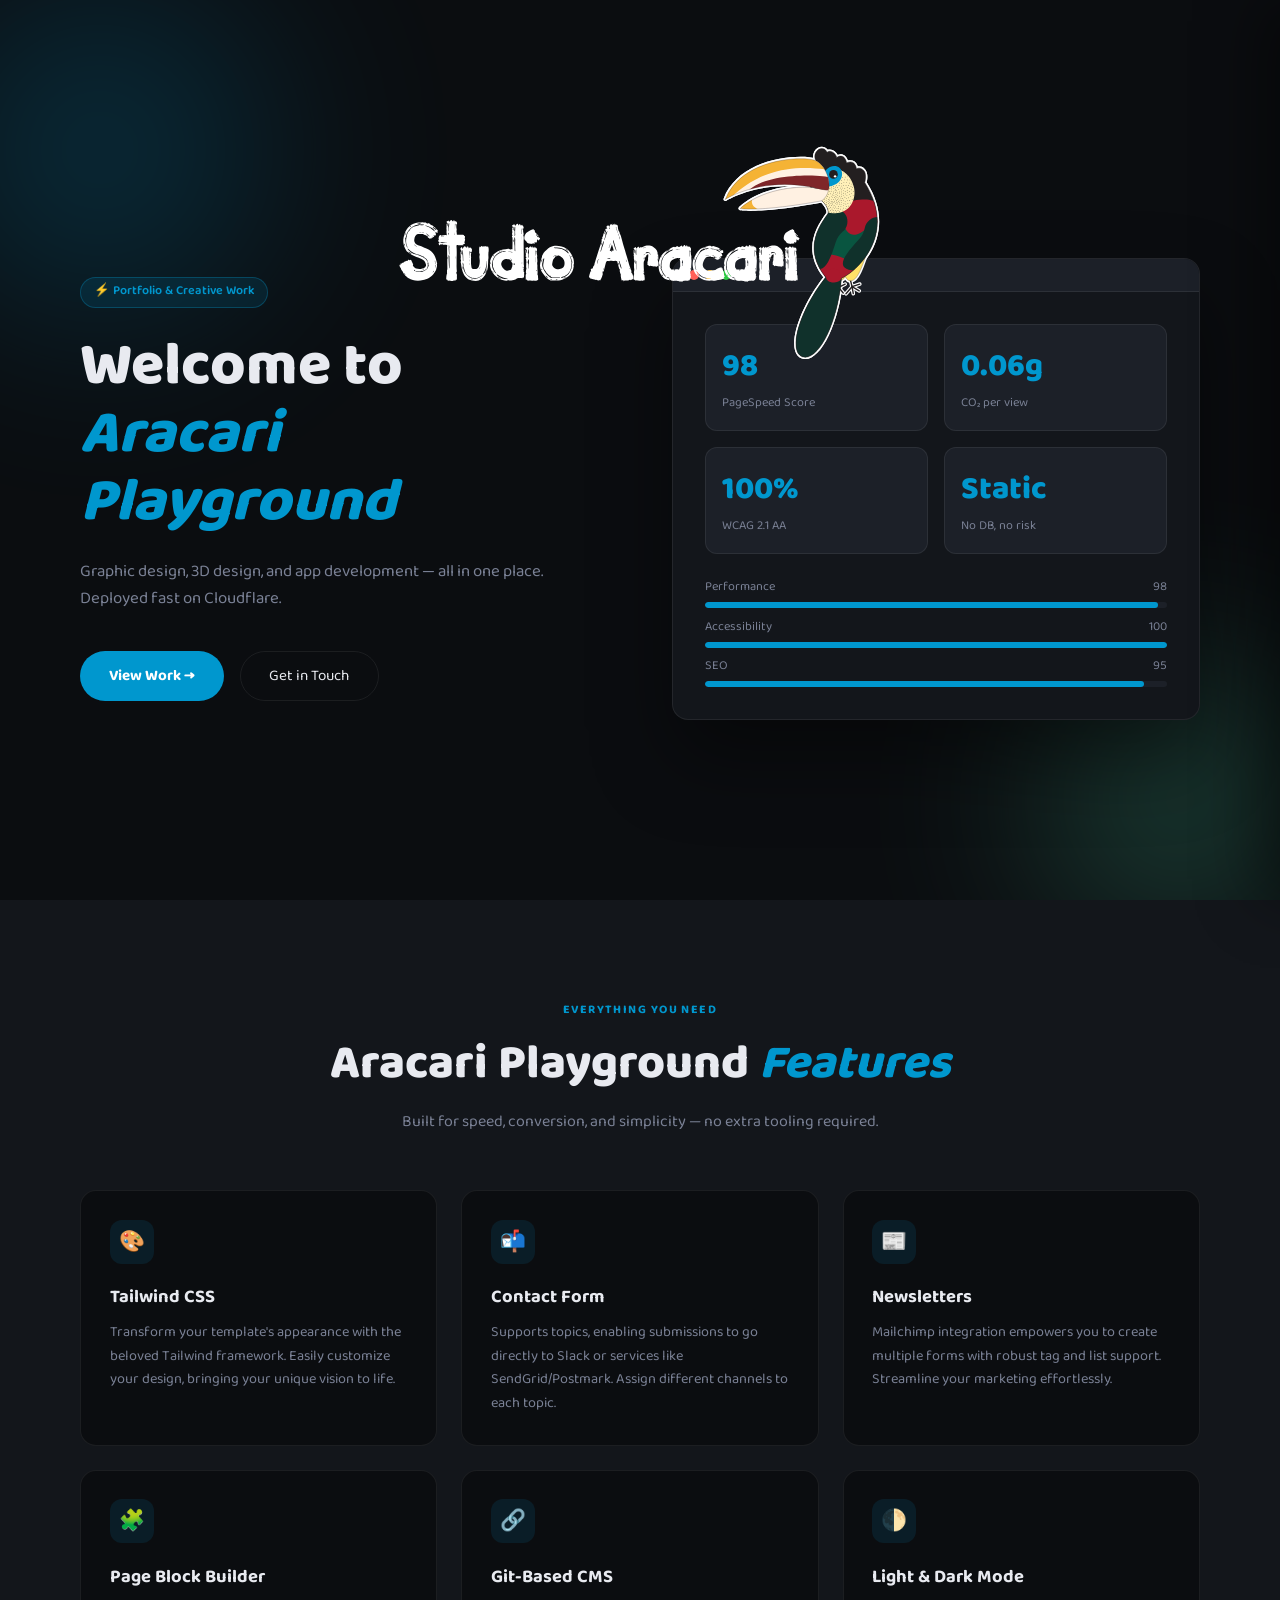
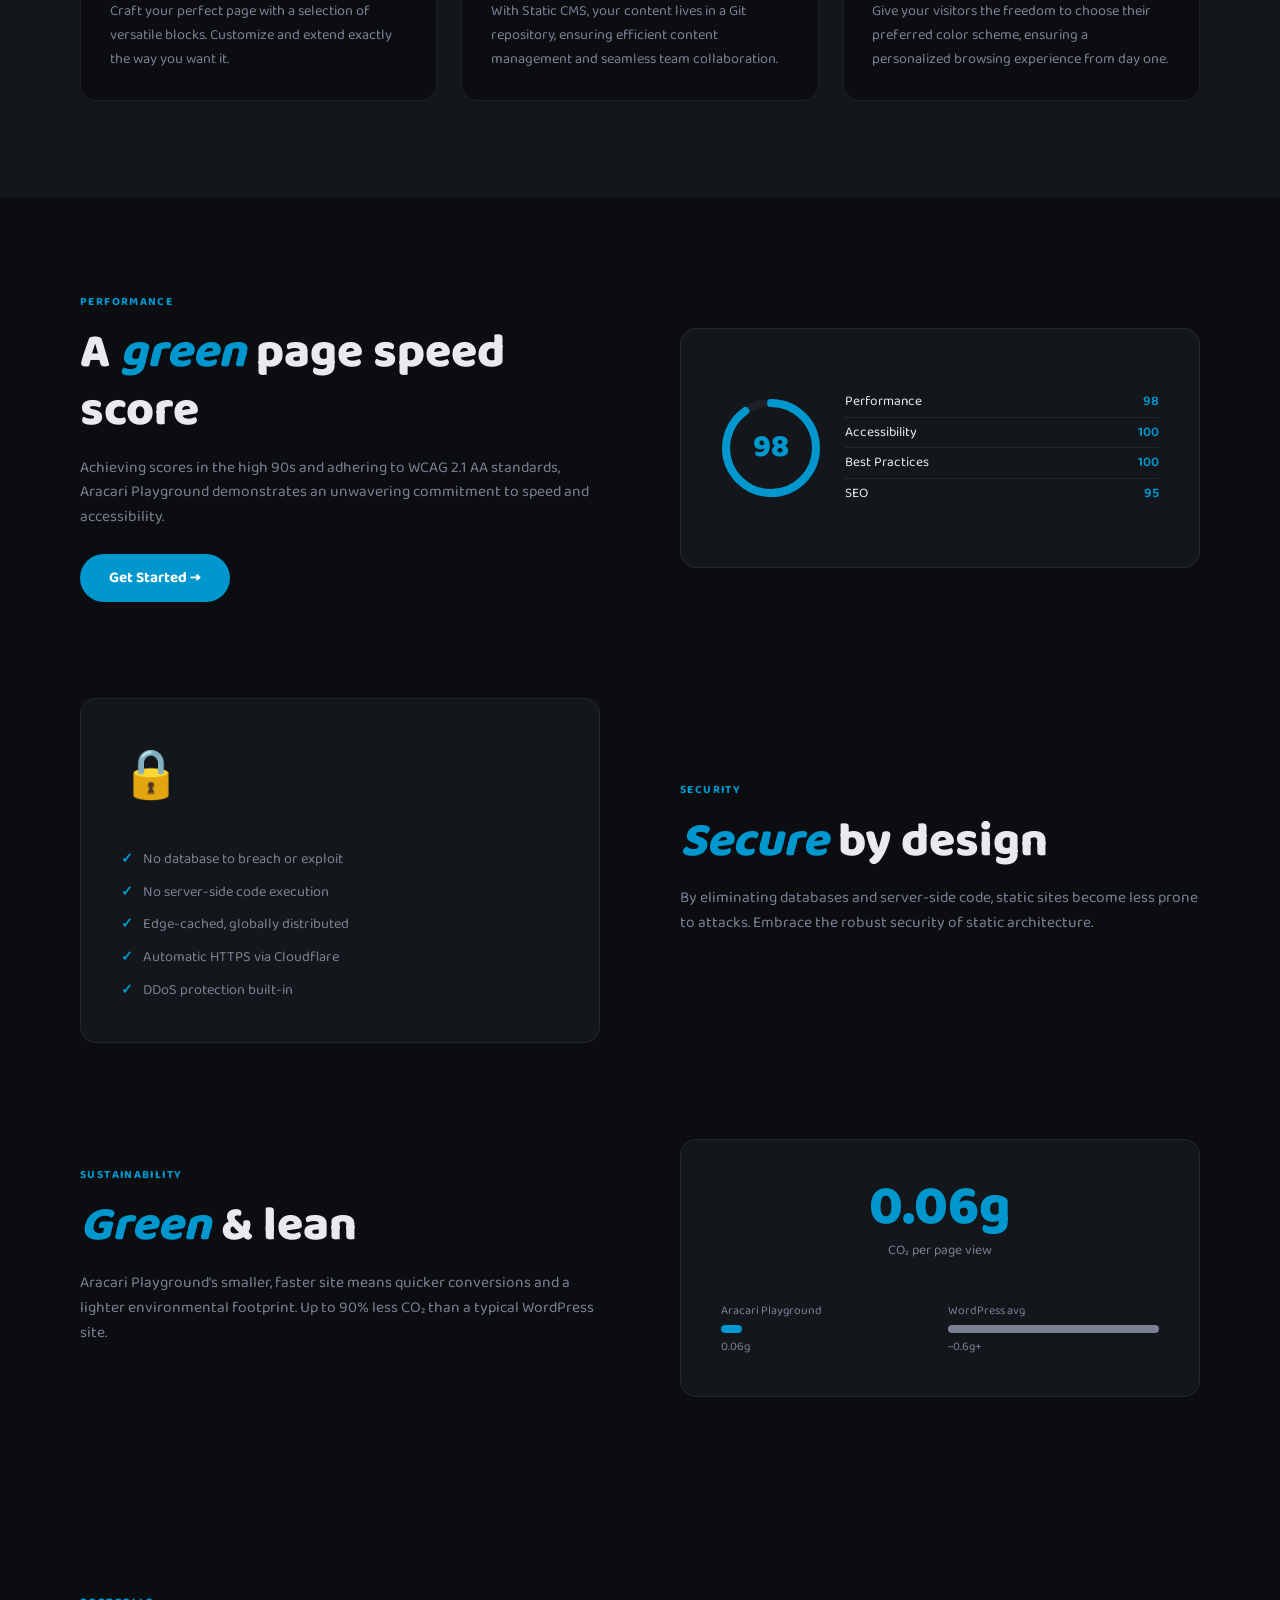
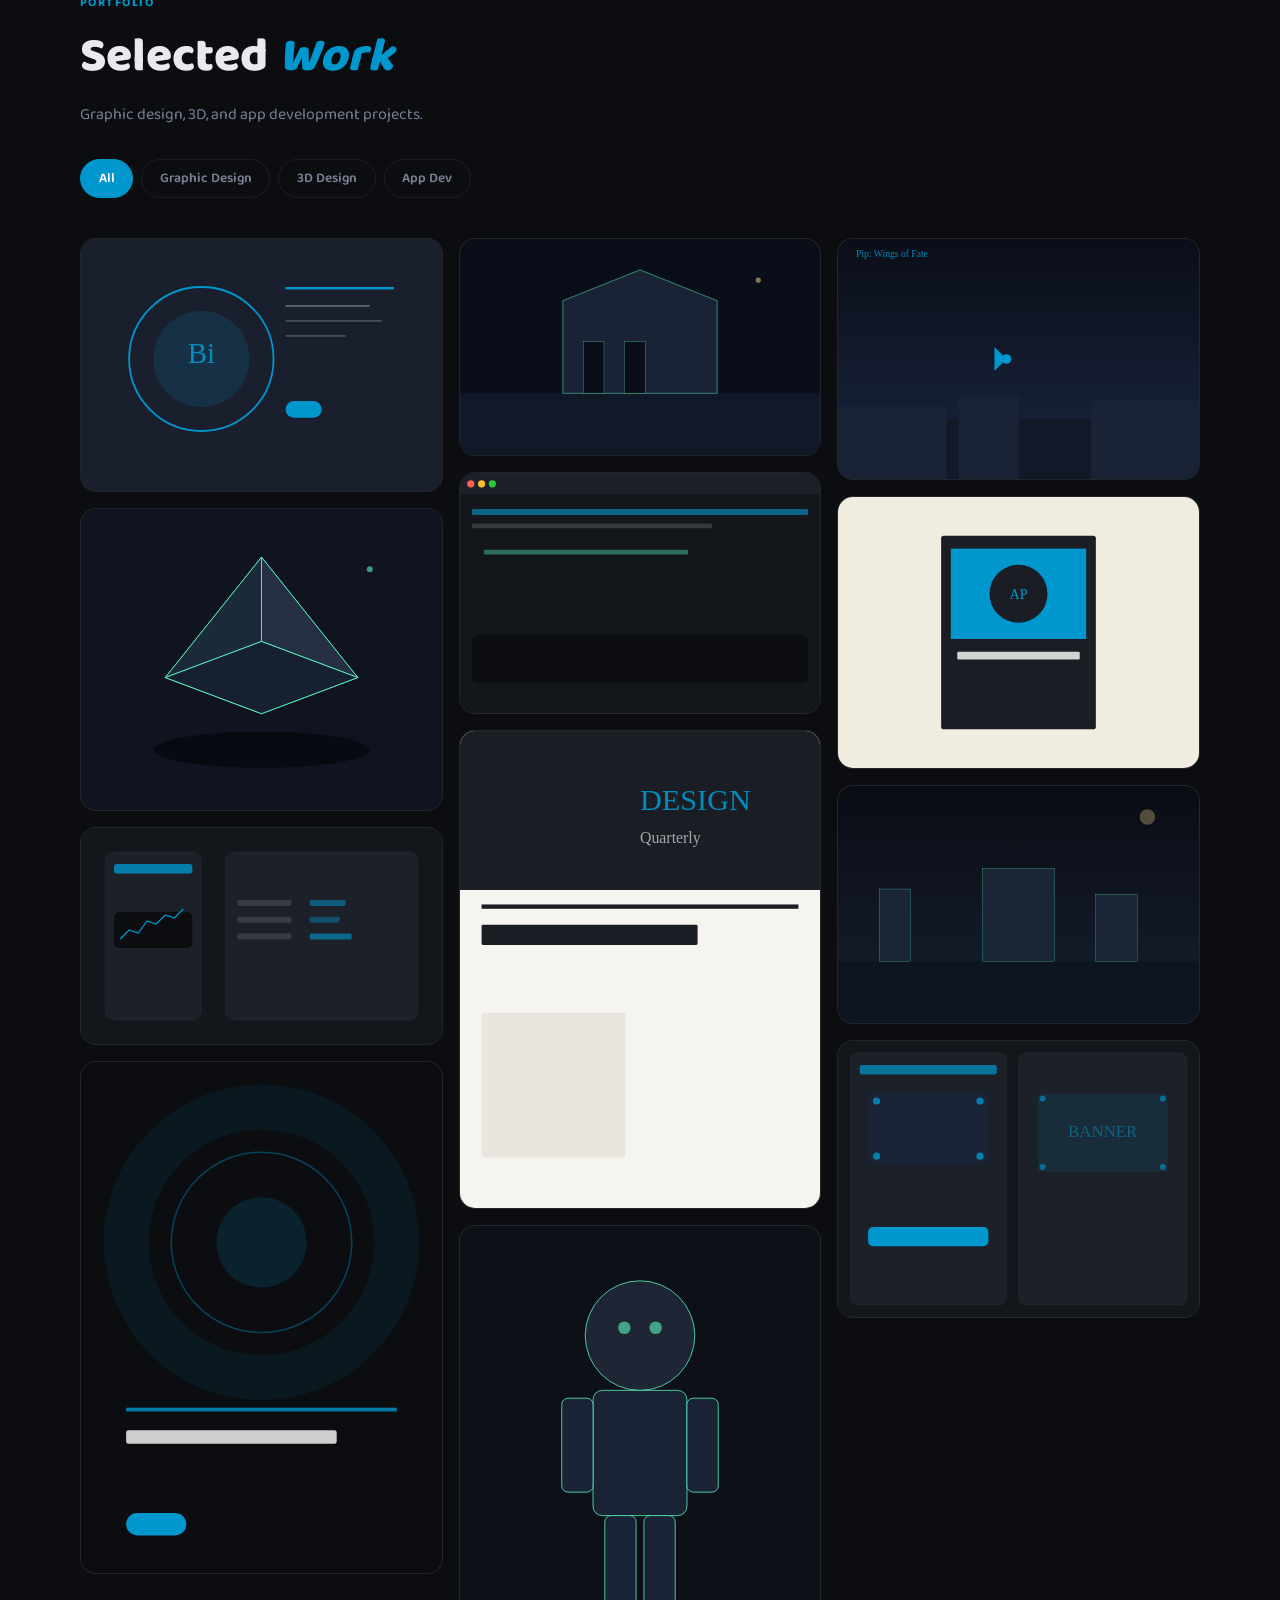
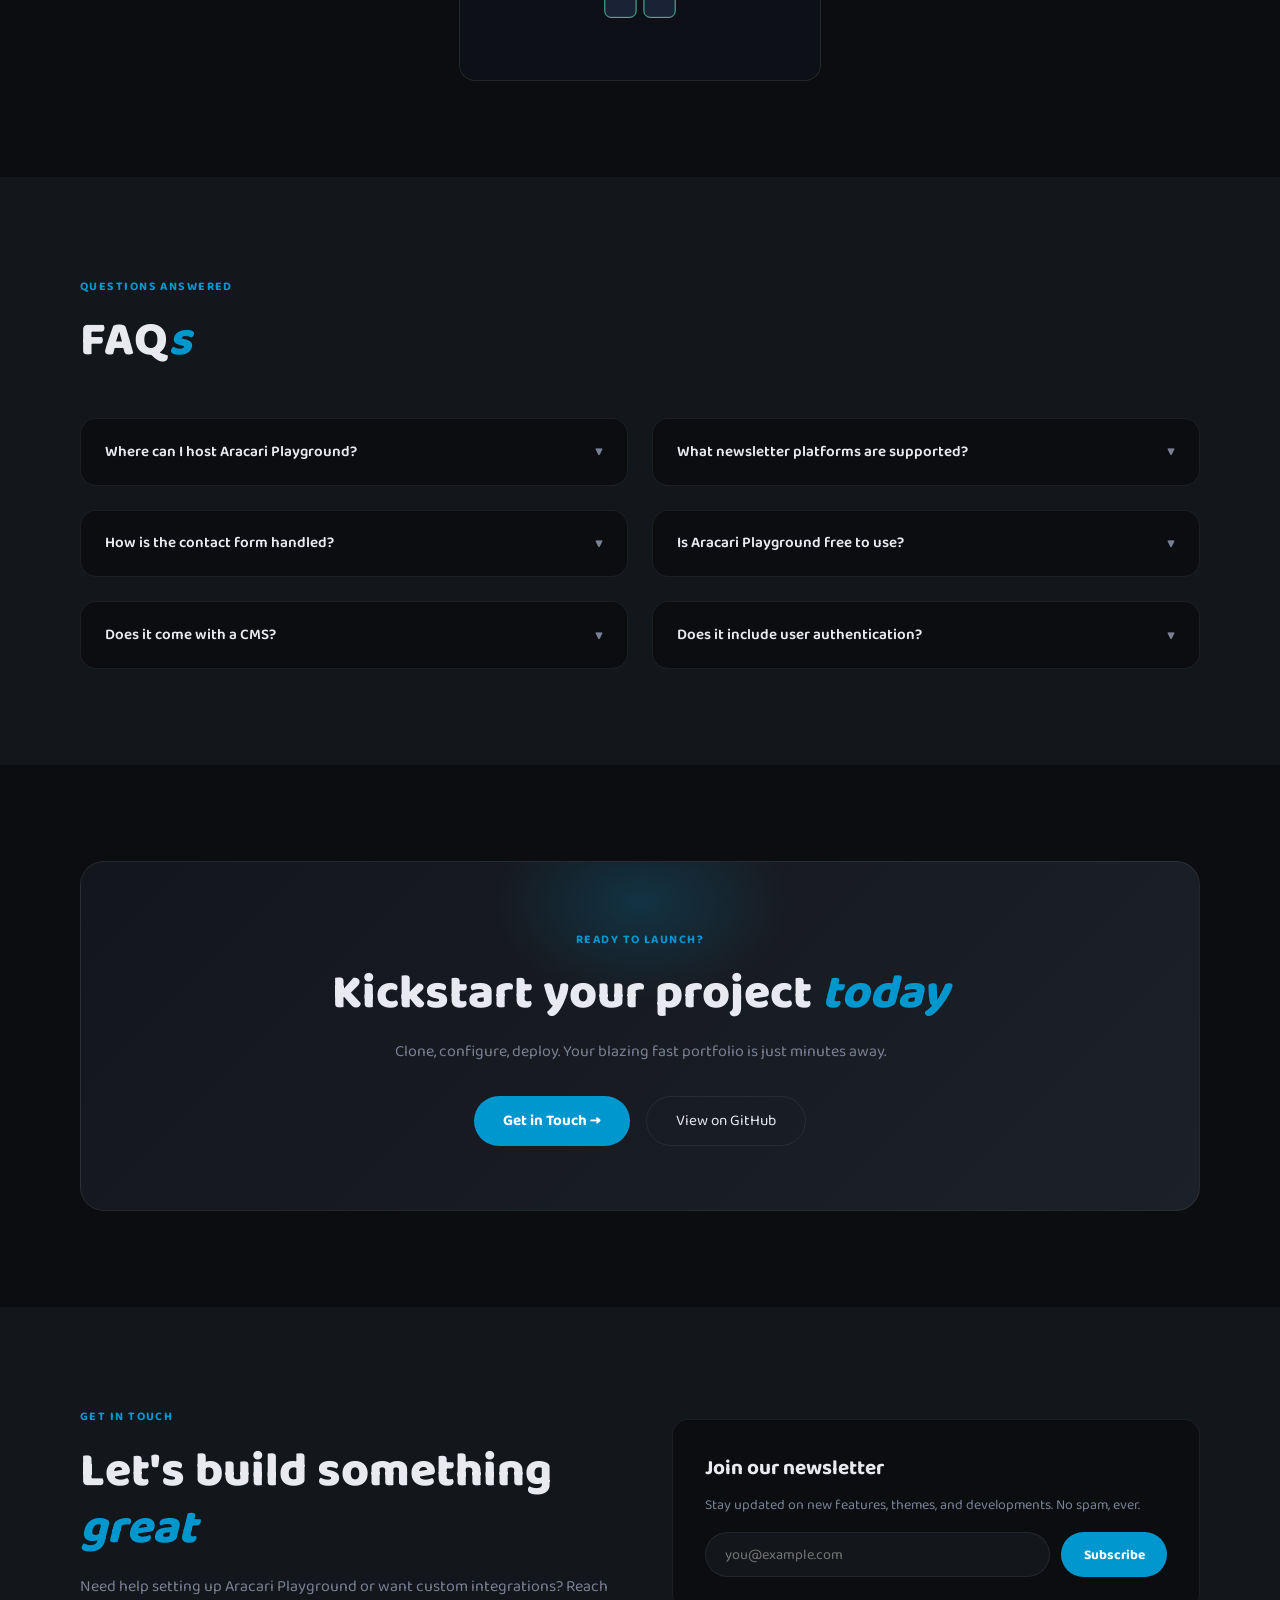
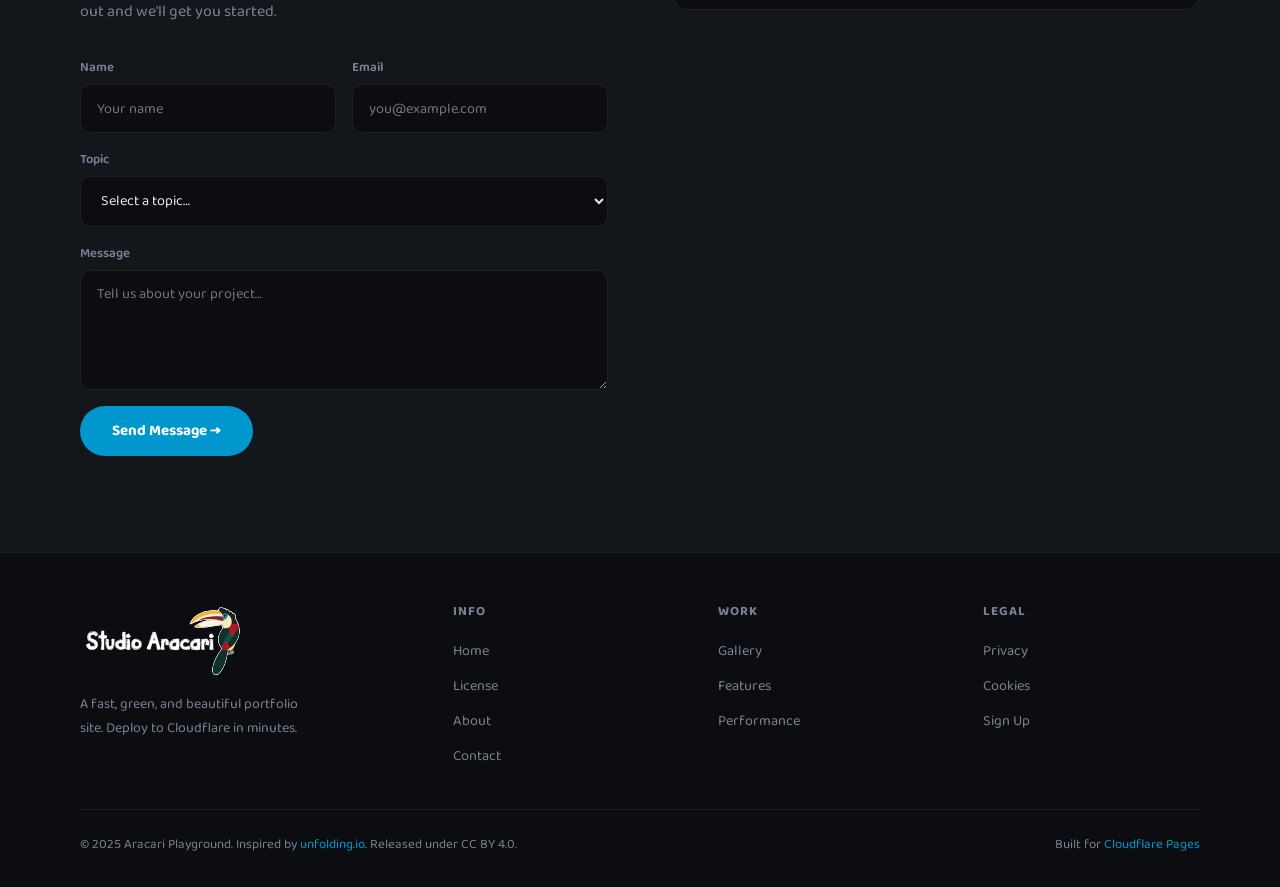
==== index.html @ e041dccb "split up code and moved theme switcher in drawer" ====
<!doctype html>
<html lang="en" data-theme="dark">
  <head>
    <meta charset="UTF-8" />
    <meta name="viewport" content="width=device-width, initial-scale=1.0" />
    <title>Aracari Playground — Portfolio &amp; Creative Work</title>
    <meta
      name="description"
      content="Portfolio of graphic design, 3D design, and app development work."
    />
    <link rel="preconnect" href="https://fonts.googleapis.com" />
    <link rel="preconnect" href="https://fonts.gstatic.com" crossorigin />
    <link
      href="https://fonts.googleapis.com/css2?family=Baloo+2:wght@400;500;600;700;800&display=swap"
      rel="stylesheet"
    />
    <link rel="stylesheet" href="css/styles.css" />
  </head>
  <body>
    <nav>
      <div class="ni">
        <a class="logo" href="#"
          ><img src="assets/logo-light.svg" alt="Aracari Playground" class="nav-logo"
        /></a>
        <ul class="nav-links">
          <li><a href="#features">Features</a></li>
          <li><a href="#performance">Performance</a></li>
          <li><a href="#gallery">Gallery</a></li>
          <li><a href="#faq">FAQ</a></li>
          <li><a href="#contact">Contact</a></li>
        </ul>
        <div class="nav-right">
          <button class="theme-toggle" id="themeToggle">☀ Light</button>
          <button class="hamburger" id="hamburger">☰</button>
        </div>
      </div>
    </nav>

    <div class="drawer-overlay" id="drawerOverlay"></div>
    <aside
      class="drawer"
      id="drawer"
      role="dialog"
      aria-modal="true"
      aria-label="Navigation"
    >
      <div class="drawer-header">
        <a class="logo" href="#" onclick="closeDrawer()"
          ><img
            src="assets/logo-light.svg"
            alt="Aracari Playground"
            class="drawer-logo"
        /></a>
        <button class="drawer-close" id="drawerClose">✕</button>
      </div>
      <div class="drawer-links">
        <a href="#features" onclick="closeDrawer()">Features</a>
        <a href="#performance" onclick="closeDrawer()">Performance</a>
        <a href="#gallery" onclick="closeDrawer()">Gallery</a>
        <a href="#faq" onclick="closeDrawer()">FAQ</a>
        <a href="#contact" onclick="closeDrawer()">Contact</a>
      </div>
      <div class="drawer-footer">
        <div class="drawer-theme">
          <span>Color theme</span>
          <button id="drawerThemeToggle">☀ Light</button>
        </div>
      </div>
    </aside>

    <!-- HERO -->
    <section class="hero" id="home">
      <div class="orb orb1"></div>
      <div class="orb orb2"></div>
      <img src="assets/logo-light.svg" alt="Aracari Playground" class="hero-logo-hero" id="heroLogo" />
      <div class="hero-inner">
        <div>
          <div class="hero-badge">⚡ Portfolio &amp; Creative Work</div>
          <h1>Welcome to <em>Aracari Playground</em></h1>
          <p class="hero-sub">
            Graphic design, 3D design, and app development — all in one place.
            Deployed fast on Cloudflare.
          </p>
          <div class="hero-actions">
            <a href="#gallery" class="btn-primary">View Work →</a>
            <a href="#contact" class="btn-ghost">Get in Touch</a>
          </div>
        </div>
        <div class="hero-visual">
          <div class="hero-card">
            <div class="hero-card-bar">
              <div class="dot dot-r"></div>
              <div class="dot dot-y"></div>
              <div class="dot dot-g"></div>
            </div>
            <div class="hero-card-body">
              <div class="card-stat-grid">
                <div class="stat-box">
                  <div class="stat-num">98</div>
                  <div class="stat-lbl">PageSpeed Score</div>
                </div>
                <div class="stat-box">
                  <div class="stat-num">0.06g</div>
                  <div class="stat-lbl">CO₂ per view</div>
                </div>
                <div class="stat-box">
                  <div class="stat-num">100%</div>
                  <div class="stat-lbl">WCAG 2.1 AA</div>
                </div>
                <div class="stat-box">
                  <div class="stat-num">Static</div>
                  <div class="stat-lbl">No DB, no risk</div>
                </div>
              </div>
              <div class="perf-bar-wrap">
                <div class="perf-bar-label">
                  <span>Performance</span><span>98</span>
                </div>
                <div class="perf-bar">
                  <div class="perf-bar-fill" style="width: 98%"></div>
                </div>
              </div>
              <div class="perf-bar-wrap" style="margin-top: 0.6rem">
                <div class="perf-bar-label">
                  <span>Accessibility</span><span>100</span>
                </div>
                <div class="perf-bar">
                  <div class="perf-bar-fill" style="width: 100%"></div>
                </div>
              </div>
              <div class="perf-bar-wrap" style="margin-top: 0.6rem">
                <div class="perf-bar-label">
                  <span>SEO</span><span>95</span>
                </div>
                <div class="perf-bar">
                  <div class="perf-bar-fill" style="width: 95%"></div>
                </div>
              </div>
            </div>
          </div>
        </div>
      </div>
    </section>

    <!-- FEATURES -->
    <section class="features" id="features">
      <div class="section-inner">
        <div class="features-header">
          <div class="section-label">Everything you need</div>
          <h2>Aracari Playground <em>Features</em></h2>
          <p class="section-sub">
            Built for speed, conversion, and simplicity — no extra tooling
            required.
          </p>
        </div>
        <div class="features-grid">
          <div class="feature-card reveal">
            <div class="feature-icon">🎨</div>
            <h3>Tailwind CSS</h3>
            <p>
              Transform your template's appearance with the beloved Tailwind
              framework. Easily customize your design, bringing your unique
              vision to life.
            </p>
          </div>
          <div class="feature-card reveal">
            <div class="feature-icon">📬</div>
            <h3>Contact Form</h3>
            <p>
              Supports topics, enabling submissions to go directly to Slack or
              services like SendGrid/Postmark. Assign different channels to each
              topic.
            </p>
          </div>
          <div class="feature-card reveal">
            <div class="feature-icon">📰</div>
            <h3>Newsletters</h3>
            <p>
              Mailchimp integration empowers you to create multiple forms with
              robust tag and list support. Streamline your marketing
              effortlessly.
            </p>
          </div>
          <div class="feature-card reveal">
            <div class="feature-icon">🧩</div>
            <h3>Page Block Builder</h3>
            <p>
              Craft your perfect page with a selection of versatile blocks.
              Customize and extend exactly the way you want it.
            </p>
          </div>
          <div class="feature-card reveal">
            <div class="feature-icon">🔗</div>
            <h3>Git-Based CMS</h3>
            <p>
              With Static CMS, your content lives in a Git repository, ensuring
              efficient content management and seamless team collaboration.
            </p>
          </div>
          <div class="feature-card reveal">
            <div class="feature-icon">🌓</div>
            <h3>Light &amp; Dark Mode</h3>
            <p>
              Give your visitors the freedom to choose their preferred color
              scheme, ensuring a personalized browsing experience from day one.
            </p>
          </div>
        </div>
      </div>
    </section>

    <!-- ALT FEATURES -->
    <section class="alt-features" id="performance">
      <div class="section-inner">
        <div class="alt-feature reveal">
          <div class="af-content">
            <div class="af-label">Performance</div>
            <h2>A <em>green</em> page speed score</h2>
            <p>
              Achieving scores in the high 90s and adhering to WCAG 2.1 AA
              standards, Aracari Playground demonstrates an unwavering
              commitment to speed and accessibility.
            </p>
            <a href="#contact" class="btn-primary">Get Started →</a>
          </div>
          <div class="af-visual">
            <div class="score-ring-wrap">
              <div class="score-ring">
                <svg viewBox="0 0 100 100" width="100" height="100">
                  <circle class="track" cx="50" cy="50" r="45" />
                  <circle class="fill" cx="50" cy="50" r="45" />
                </svg>
                <div class="score-num">98</div>
              </div>
              <div class="score-details">
                <div class="score-metric">
                  <span>Performance</span><span>98</span>
                </div>
                <div class="score-metric">
                  <span>Accessibility</span><span>100</span>
                </div>
                <div class="score-metric">
                  <span>Best Practices</span><span>100</span>
                </div>
                <div class="score-metric"><span>SEO</span><span>95</span></div>
              </div>
            </div>
          </div>
        </div>
        <div class="alt-feature reverse reveal">
          <div class="af-content">
            <div class="af-label">Security</div>
            <h2><em>Secure</em> by design</h2>
            <p>
              By eliminating databases and server-side code, static sites become
              less prone to attacks. Embrace the robust security of static
              architecture.
            </p>
          </div>
          <div class="af-visual">
            <div class="secure-icon">🔒</div>
            <ul class="checklist">
              <li>No database to breach or exploit</li>
              <li>No server-side code execution</li>
              <li>Edge-cached, globally distributed</li>
              <li>Automatic HTTPS via Cloudflare</li>
              <li>DDoS protection built-in</li>
            </ul>
          </div>
        </div>
        <div class="alt-feature reveal">
          <div class="af-content">
            <div class="af-label">Sustainability</div>
            <h2><em>Green</em> &amp; lean</h2>
            <p>
              Aracari Playground's smaller, faster site means quicker
              conversions and a lighter environmental footprint. Up to 90% less
              CO₂ than a typical WordPress site.
            </p>
          </div>
          <div class="af-visual">
            <div class="co2-display">
              <div class="co2-big">0.06g</div>
              <div class="co2-unit">CO₂ per page view</div>
            </div>
            <div class="co2-compare">
              <div class="co2-bar-item">
                <div class="co2-bar-label">Aracari Playground</div>
                <div class="co2-bar green"></div>
                <div class="co2-bar-val">0.06g</div>
              </div>
              <div class="co2-bar-item">
                <div class="co2-bar-label">WordPress avg</div>
                <div class="co2-bar gray"></div>
                <div class="co2-bar-val">~0.6g+</div>
              </div>
            </div>
          </div>
        </div>
      </div>
    </section>

    <!-- GALLERY -->
    <section class="gallery-section" id="gallery">
      <div class="section-inner">
        <div class="reveal">
          <div class="section-label">Portfolio</div>
          <h2>Selected <em>Work</em></h2>
          <p class="section-sub" style="margin-bottom: 2rem">
            Graphic design, 3D, and app development projects.
          </p>
        </div>
        <div class="gallery-filters reveal">
          <button class="filter-btn active" data-filter="all">All</button>
          <button class="filter-btn" data-filter="graphic-design">
            Graphic Design
          </button>
          <button class="filter-btn" data-filter="3d">3D Design</button>
          <button class="filter-btn" data-filter="app">App Dev</button>
        </div>
        <div class="masonry-grid" id="masonryGrid">
          <div
            class="masonry-item"
            data-cat="graphic-design"
            data-title="Brand Identity System"
          >
            <img
              src="data:image/svg+xml,%3Csvg xmlns='http://www.w3.org/2000/svg' width='600' height='420' viewBox='0 0 600 420'%3E%3Crect width='600' height='420' fill='%231a1f2e'/%3E%3Ccircle cx='200' cy='200' r='120' fill='none' stroke='%230097ce' stroke-width='3'/%3E%3Ccircle cx='200' cy='200' r='80' fill='%230097ce' opacity='.15'/%3E%3Crect x='340' y='80' width='180' height='4' fill='%230097ce'/%3E%3Crect x='340' y='110' width='140' height='3' fill='%23ffffff' opacity='.3'/%3E%3Crect x='340' y='135' width='160' height='3' fill='%23ffffff' opacity='.2'/%3E%3Crect x='340' y='160' width='100' height='3' fill='%23ffffff' opacity='.2'/%3E%3Crect x='340' y='270' width='60' height='28' rx='14' fill='%230097ce'/%3E%3Ctext x='200' y='207' font-family='serif' font-size='48' fill='%230097ce' text-anchor='middle' opacity='.9'%3EBi%3C/text%3E%3C/svg%3E"
              alt="Brand Identity System"
            />
            <div class="item-overlay">
              <div class="item-title">Brand Identity System</div>
              <span class="item-cat">Graphic Design</span>
            </div>
            <div class="item-zoom">⤢</div>
          </div>

          <div
            class="masonry-item"
            data-cat="3d"
            data-title="Product Visualization"
          >
            <img
              src="data:image/svg+xml,%3Csvg xmlns='http://www.w3.org/2000/svg' width='600' height='500' viewBox='0 0 600 500'%3E%3Crect width='600' height='500' fill='%230f1420'/%3E%3Cellipse cx='300' cy='400' rx='180' ry='30' fill='%23000' opacity='.5'/%3E%3Cpolygon points='300,80 460,280 300,340 140,280' fill='%231e2535' stroke='%235af5c0' stroke-width='1.5'/%3E%3Cpolygon points='300,80 460,280 300,220' fill='%23253045' stroke='%235af5c0' stroke-width='1.5'/%3E%3Cpolygon points='300,80 140,280 300,220' fill='%231a2a38' stroke='%235af5c0' stroke-width='1.5'/%3E%3Cpolygon points='300,220 460,280 300,340 140,280' fill='%23162030' stroke='%235af5c0' stroke-width='1.5'/%3E%3Ccircle cx='480' cy='100' r='5' fill='%235af5c0' opacity='.6'/%3E%3C/svg%3E"
              alt="Product Visualization"
            />
            <div class="item-overlay">
              <div class="item-title">Product Visualization</div>
              <span class="item-cat">3D Design</span>
            </div>
            <div class="item-zoom">⤢</div>
          </div>

          <div
            class="masonry-item"
            data-cat="app"
            data-title="Bird Weight Tracker"
          >
            <img
              src="data:image/svg+xml,%3Csvg xmlns='http://www.w3.org/2000/svg' width='600' height='360' viewBox='0 0 600 360'%3E%3Crect width='600' height='360' fill='%2313161b'/%3E%3Crect x='40' y='40' width='160' height='280' rx='16' fill='%231c2028' stroke='%23ffffff11' stroke-width='1'/%3E%3Crect x='55' y='60' width='130' height='16' rx='4' fill='%230097ce' opacity='.8'/%3E%3Crect x='55' y='140' width='130' height='60' rx='8' fill='%230b0d10'/%3E%3Cpolyline points='65,185 80,170 95,175 110,155 125,160 140,145 155,150 170,135' fill='none' stroke='%230097ce' stroke-width='2'/%3E%3Crect x='240' y='40' width='320' height='280' rx='16' fill='%231c2028' stroke='%23ffffff11' stroke-width='1'/%3E%3Crect x='260' y='120' width='90' height='10' rx='3' fill='%23ffffff' opacity='.12'/%3E%3Crect x='380' y='120' width='60' height='10' rx='3' fill='%230097ce' opacity='.5'/%3E%3Crect x='260' y='148' width='90' height='10' rx='3' fill='%23ffffff' opacity='.12'/%3E%3Crect x='380' y='148' width='50' height='10' rx='3' fill='%230097ce' opacity='.4'/%3E%3Crect x='260' y='176' width='90' height='10' rx='3' fill='%23ffffff' opacity='.12'/%3E%3Crect x='380' y='176' width='70' height='10' rx='3' fill='%230097ce' opacity='.6'/%3E%3C/svg%3E"
              alt="Bird Weight Tracker"
            />
            <div class="item-overlay">
              <div class="item-title">Bird Weight Tracker</div>
              <span class="item-cat">App Dev</span>
            </div>
            <div class="item-zoom">⤢</div>
          </div>

          <div
            class="masonry-item"
            data-cat="graphic-design"
            data-title="Event Poster Series"
          >
            <img
              src="data:image/svg+xml,%3Csvg xmlns='http://www.w3.org/2000/svg' width='480' height='680' viewBox='0 0 480 680'%3E%3Crect width='480' height='680' fill='%230b0d10'/%3E%3Ccircle cx='240' cy='240' r='180' fill='none' stroke='%230097ce' stroke-width='60' opacity='.08'/%3E%3Ccircle cx='240' cy='240' r='120' fill='none' stroke='%230097ce' stroke-width='2' opacity='.4'/%3E%3Ccircle cx='240' cy='240' r='60' fill='%230097ce' opacity='.15'/%3E%3Crect x='60' y='460' width='360' height='5' fill='%230097ce' opacity='.8'/%3E%3Crect x='60' y='490' width='280' height='18' rx='3' fill='%23ffffff' opacity='.8'/%3E%3Crect x='60' y='600' width='80' height='30' rx='15' fill='%230097ce'/%3E%3C/svg%3E"
              alt="Event Poster Series"
            />
            <div class="item-overlay">
              <div class="item-title">Event Poster Series</div>
              <span class="item-cat">Graphic Design</span>
            </div>
            <div class="item-zoom">⤢</div>
          </div>

          <div
            class="masonry-item"
            data-cat="3d"
            data-title="Architectural Render"
          >
            <img
              src="data:image/svg+xml,%3Csvg xmlns='http://www.w3.org/2000/svg' width='700' height='420' viewBox='0 0 700 420'%3E%3Crect width='700' height='420' fill='%230a0e18'/%3E%3Crect x='0' y='300' width='700' height='120' fill='%23111827'/%3E%3Cpolygon points='200,300 200,120 350,60 500,120 500,300' fill='%231a2235' stroke='%235af5c0' stroke-width='1'/%3E%3Crect x='240' y='200' width='40' height='100' fill='%230a0e18' stroke='%235af5c0' stroke-width='.5'/%3E%3Crect x='320' y='200' width='40' height='100' fill='%230a0e18' stroke='%235af5c0' stroke-width='.5'/%3E%3Ccircle cx='580' cy='80' r='5' fill='%23ffdd88' opacity='.5'/%3E%3C/svg%3E"
              alt="Architectural Render"
            />
            <div class="item-overlay">
              <div class="item-title">Architectural Render</div>
              <span class="item-cat">3D Design</span>
            </div>
            <div class="item-zoom">⤢</div>
          </div>

          <div
            class="masonry-item"
            data-cat="app"
            data-title="InDesign Automation Suite"
          >
            <img
              src="data:image/svg+xml,%3Csvg xmlns='http://www.w3.org/2000/svg' width='600' height='400' viewBox='0 0 600 400'%3E%3Crect width='600' height='400' fill='%2313161b'/%3E%3Crect x='0' y='0' width='600' height='36' fill='%231c2028'/%3E%3Ccircle cx='18' cy='18' r='6' fill='%23ff5f57'/%3E%3Ccircle cx='36' cy='18' r='6' fill='%23ffbd2e'/%3E%3Ccircle cx='54' cy='18' r='6' fill='%2328c840'/%3E%3Crect x='20' y='60' width='560' height='10' rx='2' fill='%230097ce' opacity='.6'/%3E%3Crect x='20' y='84' width='400' height='8' rx='2' fill='%23ffffff' opacity='.15'/%3E%3Crect x='40' y='128' width='340' height='8' rx='2' fill='%235af5c0' opacity='.4'/%3E%3Crect x='20' y='270' width='560' height='80' rx='8' fill='%230b0d10'/%3E%3C/svg%3E"
              alt="InDesign Automation Suite"
            />
            <div class="item-overlay">
              <div class="item-title">InDesign Automation Suite</div>
              <span class="item-cat">App Dev</span>
            </div>
            <div class="item-zoom">⤢</div>
          </div>

          <div
            class="masonry-item"
            data-cat="graphic-design"
            data-title="Magazine Layout"
          >
            <img
              src="data:image/svg+xml,%3Csvg xmlns='http://www.w3.org/2000/svg' width='500' height='660' viewBox='0 0 500 660'%3E%3Crect width='500' height='660' fill='%23f5f4ef'/%3E%3Crect x='0' y='0' width='500' height='220' fill='%231a1d24'/%3E%3Crect x='30' y='240' width='440' height='6' fill='%231a1d24'/%3E%3Crect x='30' y='268' width='300' height='28' rx='2' fill='%231a1d24'/%3E%3Crect x='30' y='390' width='200' height='200' rx='4' fill='%23e8e6df'/%3E%3Ctext x='250' y='110' font-family='serif' font-size='42' fill='%230097ce' opacity='.9'%3EDESIGN%3C/text%3E%3Ctext x='250' y='155' font-family='serif' font-size='22' fill='%23ffffff' opacity='.6'%3EQuarterly%3C/text%3E%3C/svg%3E"
              alt="Magazine Layout"
            />
            <div class="item-overlay">
              <div class="item-title">Magazine Layout</div>
              <span class="item-cat">Graphic Design</span>
            </div>
            <div class="item-zoom">⤢</div>
          </div>

          <div class="masonry-item" data-cat="3d" data-title="Character Model">
            <img
              src="data:image/svg+xml,%3Csvg xmlns='http://www.w3.org/2000/svg' width='460' height='580' viewBox='0 0 460 580'%3E%3Crect width='460' height='580' fill='%230d1117'/%3E%3Ccircle cx='230' cy='140' r='70' fill='%231e2535' stroke='%235af5c0' stroke-width='1'/%3E%3Crect x='170' y='210' width='120' height='160' rx='12' fill='%231a2235' stroke='%235af5c0' stroke-width='1'/%3E%3Crect x='130' y='220' width='40' height='120' rx='8' fill='%231a2235' stroke='%235af5c0' stroke-width='1'/%3E%3Crect x='290' y='220' width='40' height='120' rx='8' fill='%231a2235' stroke='%235af5c0' stroke-width='1'/%3E%3Crect x='185' y='370' width='40' height='130' rx='8' fill='%231a2235' stroke='%235af5c0' stroke-width='1'/%3E%3Crect x='235' y='370' width='40' height='130' rx='8' fill='%231a2235' stroke='%235af5c0' stroke-width='1'/%3E%3Ccircle cx='210' cy='130' r='8' fill='%235af5c0' opacity='.6'/%3E%3Ccircle cx='250' cy='130' r='8' fill='%235af5c0' opacity='.6'/%3E%3C/svg%3E"
              alt="Character Model"
            />
            <div class="item-overlay">
              <div class="item-title">Character Model</div>
              <span class="item-cat">3D Design</span>
            </div>
            <div class="item-zoom">⤢</div>
          </div>

          <div
            class="masonry-item"
            data-cat="app"
            data-title="Pip: Wings of Fate"
          >
            <img
              src="data:image/svg+xml,%3Csvg xmlns='http://www.w3.org/2000/svg' width='600' height='400' viewBox='0 0 600 400'%3E%3Cdefs%3E%3ClinearGradient id='sky' x1='0' y1='0' x2='0' y2='1'%3E%3Cstop offset='0' stop-color='%230b0e18'/%3E%3Cstop offset='1' stop-color='%231a2540'/%3E%3C/linearGradient%3E%3C/defs%3E%3Crect width='600' height='400' fill='url(%23sky)'/%3E%3Crect x='0' y='300' width='600' height='100' fill='%23111827'/%3E%3Crect x='0' y='280' width='180' height='120' fill='%231a2235'/%3E%3Crect x='200' y='260' width='100' height='140' fill='%231a2235'/%3E%3Crect x='420' y='270' width='180' height='130' fill='%231a2235'/%3E%3Cpolygon points='280,200 260,220 260,180' fill='%230097ce'/%3E%3Ccircle cx='280' cy='200' r='8' fill='%230097ce'/%3E%3Ctext x='30' y='30' font-family='serif' font-size='16' fill='%230097ce' opacity='.9'%3EPip: Wings of Fate%3C/text%3E%3C/svg%3E"
              alt="Pip: Wings of Fate"
            />
            <div class="item-overlay">
              <div class="item-title">Pip: Wings of Fate</div>
              <span class="item-cat">App Dev</span>
            </div>
            <div class="item-zoom">⤢</div>
          </div>

          <div
            class="masonry-item"
            data-cat="graphic-design"
            data-title="Packaging Design"
          >
            <img
              src="data:image/svg+xml,%3Csvg xmlns='http://www.w3.org/2000/svg' width='560' height='420' viewBox='0 0 560 420'%3E%3Crect width='560' height='420' fill='%23f0ece0'/%3E%3Crect x='160' y='60' width='240' height='300' rx='4' fill='%231a1d24'/%3E%3Crect x='175' y='80' width='210' height='140' fill='%230097ce'/%3E%3Ccircle cx='280' cy='150' r='45' fill='%231a1d24'/%3E%3Ctext x='280' y='158' font-family='serif' font-size='22' fill='%230097ce' text-anchor='middle'%3EAP%3C/text%3E%3Crect x='185' y='240' width='190' height='12' rx='2' fill='%23ffffff' opacity='.8'/%3E%3C/svg%3E"
              alt="Packaging Design"
            />
            <div class="item-overlay">
              <div class="item-title">Packaging Design</div>
              <span class="item-cat">Graphic Design</span>
            </div>
            <div class="item-zoom">⤢</div>
          </div>

          <div
            class="masonry-item"
            data-cat="3d"
            data-title="Environment Scene"
          >
            <img
              src="data:image/svg+xml,%3Csvg xmlns='http://www.w3.org/2000/svg' width='700' height='460' viewBox='0 0 700 460'%3E%3Cdefs%3E%3ClinearGradient id='envsky' x1='0' y1='0' x2='0' y2='1'%3E%3Cstop offset='0' stop-color='%230a0c14'/%3E%3Cstop offset='1' stop-color='%23162030'/%3E%3C/linearGradient%3E%3C/defs%3E%3Crect width='700' height='460' fill='url(%23envsky)'/%3E%3Crect x='0' y='340' width='700' height='120' fill='%230d1520'/%3E%3Crect x='80' y='200' width='60' height='140' fill='%231a2535' stroke='%235af5c0' stroke-width='.5'/%3E%3Crect x='280' y='160' width='140' height='180' fill='%231a2535' stroke='%235af5c0' stroke-width='.5'/%3E%3Crect x='500' y='210' width='80' height='130' fill='%231a2535' stroke='%235af5c0' stroke-width='.5'/%3E%3Ccircle cx='600' cy='60' r='15' fill='%23ffdd88' opacity='.3'/%3E%3C/svg%3E"
              alt="Environment Scene"
            />
            <div class="item-overlay">
              <div class="item-title">Environment Scene</div>
              <span class="item-cat">3D Design</span>
            </div>
            <div class="item-zoom">⤢</div>
          </div>

          <div
            class="masonry-item"
            data-cat="app"
            data-title="Grommet Banner Tool"
          >
            <img
              src="data:image/svg+xml,%3Csvg xmlns='http://www.w3.org/2000/svg' width='600' height='460' viewBox='0 0 600 460'%3E%3Crect width='600' height='460' fill='%2313161b'/%3E%3Crect x='20' y='20' width='260' height='420' rx='12' fill='%231c2028' stroke='%23ffffff11' stroke-width='1'/%3E%3Crect x='36' y='40' width='228' height='16' rx='4' fill='%230097ce' opacity='.7'/%3E%3Crect x='50' y='86' width='200' height='120' rx='4' fill='%231a2235'/%3E%3Ccircle cx='64' cy='100' r='6' fill='%230097ce' opacity='.8'/%3E%3Ccircle cx='236' cy='100' r='6' fill='%230097ce' opacity='.8'/%3E%3Ccircle cx='64' cy='192' r='6' fill='%230097ce' opacity='.8'/%3E%3Ccircle cx='236' cy='192' r='6' fill='%230097ce' opacity='.8'/%3E%3Crect x='50' y='310' width='200' height='32' rx='8' fill='%230097ce'/%3E%3Crect x='300' y='20' width='280' height='420' rx='12' fill='%231c2028' stroke='%23ffffff11' stroke-width='1'/%3E%3Crect x='332' y='88' width='216' height='130' rx='4' fill='%230097ce' opacity='.1'/%3E%3Ctext x='440' y='160' font-family='serif' font-size='28' fill='%230097ce' opacity='.5' text-anchor='middle'%3EBANNER%3C/text%3E%3Ccircle cx='340' cy='96' r='5' fill='%230097ce' opacity='.6'/%3E%3Ccircle cx='540' cy='96' r='5' fill='%230097ce' opacity='.6'/%3E%3Ccircle cx='340' cy='210' r='5' fill='%230097ce' opacity='.6'/%3E%3Ccircle cx='540' cy='210' r='5' fill='%230097ce' opacity='.6'/%3E%3C/svg%3E"
              alt="Grommet Banner Tool"
            />
            <div class="item-overlay">
              <div class="item-title">Grommet Banner Tool</div>
              <span class="item-cat">App Dev</span>
            </div>
            <div class="item-zoom">⤢</div>
          </div>
        </div>
      </div>
    </section>

    <!-- LIGHTBOX -->
    <div class="lightbox" id="lightbox" role="dialog" aria-modal="true">
      <div class="lightbox-inner">
        <button class="lightbox-close" id="lbClose">✕</button>
        <button class="lightbox-nav lightbox-prev" id="lbPrev">‹</button>
        <button class="lightbox-nav lightbox-next" id="lbNext">›</button>
        <img class="lightbox-media" id="lbImg" src="" alt="" />
        <div class="lightbox-info">
          <div class="lightbox-title" id="lbTitle"></div>
          <div class="lightbox-cat" id="lbCat"></div>
        </div>
        <div class="lightbox-counter" id="lbCounter"></div>
      </div>
    </div>

    <!-- FAQ -->
    <section class="faq" id="faq">
      <div class="section-inner">
        <div class="faq-header reveal">
          <div class="section-label">Questions answered</div>
          <h2>FAQ<em>s</em></h2>
        </div>
        <div class="faq-grid">
          <div class="faq-item reveal">
            <button class="faq-q" aria-expanded="false">
              Where can I host Aracari Playground?
              <span class="chevron">▼</span>
            </button>
            <div class="faq-a">
              Aracari Playground deploys beautifully to Cloudflare Pages as a
              pure static site. Cloudflare offers unlimited free bandwidth,
              making it the top choice.
            </div>
          </div>
          <div class="faq-item reveal">
            <button class="faq-q" aria-expanded="false">
              What newsletter platforms are supported?
              <span class="chevron">▼</span>
            </button>
            <div class="faq-a">
              Aracari Playground integrates with Mailchimp for newsletter
              services, supporting multiple forms with robust tag and list
              management out of the box.
            </div>
          </div>
          <div class="faq-item reveal">
            <button class="faq-q" aria-expanded="false">
              How is the contact form handled? <span class="chevron">▼</span>
            </button>
            <div class="faq-a">
              Contact form submissions can be routed through Postmark or
              MailGun, or posted directly to a Slack channel per topic.
            </div>
          </div>
          <div class="faq-item reveal">
            <button class="faq-q" aria-expanded="false">
              Is Aracari Playground free to use? <span class="chevron">▼</span>
            </button>
            <div class="faq-a">
              Yes! Aracari Playground is released under the CC BY 4.0 license.
              Use it freely as long as you include attribution.
            </div>
          </div>
          <div class="faq-item reveal">
            <button class="faq-q" aria-expanded="false">
              Does it come with a CMS? <span class="chevron">▼</span>
            </button>
            <div class="faq-a">
              Yes. Aracari Playground is built on Static CMS, an open-source
              Git-based CMS that supports multiple users and lets your team edit
              content without touching code.
            </div>
          </div>
          <div class="faq-item reveal">
            <button class="faq-q" aria-expanded="false">
              Does it include user authentication?
              <span class="chevron">▼</span>
            </button>
            <div class="faq-a">
              Aracari Playground provides forms and starter edge functions, but
              doesn't include authentication logic. Integrate your own auth
              system or a service like Clerk or Auth0.
            </div>
          </div>
        </div>
      </div>
    </section>

    <!-- CTA -->
    <section class="cta-section">
      <div class="section-inner">
        <div class="cta-banner reveal">
          <div class="section-label">Ready to launch?</div>
          <h2>Kickstart your project <em>today</em></h2>
          <p>
            Clone, configure, deploy. Your blazing fast portfolio is just
            minutes away.
          </p>
          <div class="cta-actions">
            <a href="#contact" class="btn-primary">Get in Touch →</a>
            <a
              href="https://github.com/unfolding-io/StarFunnel"
              class="btn-ghost"
              target="_blank"
              rel="noopener"
              >View on GitHub</a
            >
          </div>
        </div>
      </div>
    </section>

    <!-- CONTACT -->
    <section class="contact-section" id="contact">
      <div class="section-inner">
        <div class="contact-grid">
          <div>
            <div class="section-label reveal">Get in touch</div>
            <h2 class="reveal">Let's build something <em>great</em></h2>
            <p class="section-sub reveal" style="margin-bottom: 2rem">
              Need help setting up Aracari Playground or want custom
              integrations? Reach out and we'll get you started.
            </p>
            <form class="contact-form reveal" onsubmit="handleSubmit(event)">
              <div class="form-row">
                <div class="form-group">
                  <label for="name">Name</label
                  ><input
                    type="text"
                    id="name"
                    placeholder="Your name"
                    required
                  />
                </div>
                <div class="form-group">
                  <label for="email">Email</label
                  ><input
                    type="email"
                    id="email"
                    placeholder="you@example.com"
                    required
                  />
                </div>
              </div>
              <div class="form-group">
                <label for="topic">Topic</label>
                <select id="topic">
                  <option value="">Select a topic…</option>
                  <option value="setup">Help with setup</option>
                  <option value="custom">Custom integration</option>
                  <option value="license">License inquiry</option>
                  <option value="other">Other</option>
                </select>
              </div>
              <div class="form-group">
                <label for="message">Message</label
                ><textarea
                  id="message"
                  placeholder="Tell us about your project…"
                  required
                ></textarea>
              </div>
              <button class="btn-submit" type="submit">Send Message →</button>
              <p
                id="form-thanks"
                style="display: none; color: var(--accent); font-size: 0.9rem"
              >
                ✓ Thanks! We'll be in touch soon.
              </p>
            </form>
          </div>
          <div>
            <div class="newsletter-box reveal">
              <h3>Join our newsletter</h3>
              <p>
                Stay updated on new features, themes, and developments. No spam,
                ever.
              </p>
              <div class="newsletter-row">
                <input
                  type="email"
                  placeholder="you@example.com"
                  aria-label="Email for newsletter"
                />
                <button
                  class="btn-sub"
                  type="button"
                  onclick="this.textContent = '✓ Subscribed!'"
                >
                  Subscribe
                </button>
              </div>
            </div>
          </div>
        </div>
      </div>
    </section>

    <!-- FOOTER -->
    <footer>
      <div class="footer-inner">
        <div class="footer-grid">
          <div class="footer-brand">
            <a class="logo" href="#"
              ><img
                src="assets/logo-light.svg"
                alt="Aracari Playground"
                class="nav-logo"
            /></a>
            <p>
              A fast, green, and beautiful portfolio site. Deploy to Cloudflare
              in minutes.
            </p>
          </div>
          <div class="footer-col">
            <h4>Info</h4>
            <ul class="footer-links">
              <li><a href="#">Home</a></li>
              <li><a href="#">License</a></li>
              <li><a href="#">About</a></li>
              <li><a href="#contact">Contact</a></li>
            </ul>
          </div>
          <div class="footer-col">
            <h4>Work</h4>
            <ul class="footer-links">
              <li><a href="#gallery">Gallery</a></li>
              <li><a href="#features">Features</a></li>
              <li><a href="#performance">Performance</a></li>
            </ul>
          </div>
          <div class="footer-col">
            <h4>Legal</h4>
            <ul class="footer-links">
              <li><a href="#">Privacy</a></li>
              <li><a href="#">Cookies</a></li>
              <li><a href="#contact">Sign Up</a></li>
            </ul>
          </div>
        </div>
        <div class="footer-bottom">
          <p>
            © 2025 Aracari Playground. Inspired by
            <a
              href="https://starfunnel.unfolding.io/"
              target="_blank"
              rel="noopener"
              >unfolding.io</a
            >. Released under CC BY 4.0.
          </p>
          <p>
            Built for
            <a
              href="https://pages.cloudflare.com/"
              target="_blank"
              rel="noopener"
              >Cloudflare Pages</a
            >
          </p>
        </div>
      </div>
    </footer>

    <script src="js/main.js"></script>
  </body>
</html>
---- css/styles.css ----
*,
*::before,
*::after {
  box-sizing: border-box;
  margin: 0;
  padding: 0;
}
:root {
  --bg: #0b0d10;
  --surface: #13161b;
  --surface2: #1c2028;
  --border: rgba(255, 255, 255, 0.07);
  --text: #e8eaf0;
  --muted: #7a8195;
  --accent: #0097ce;
  --accent2: #5af5c0;
  --font: "Baloo 2", cursive;
  --nav-h: 78px;
  --max-w: 1120px;
  --radius: 16px;
}
[data-theme="light"] {
  --bg: #f5f6f0;
  --surface: #fff;
  --surface2: #eef0e8;
  --border: rgba(0, 0, 0, 0.08);
  --text: #1a1d24;
  --muted: #6b7280;
  --accent: #0078a8;
}
html,
body {
  overflow-x: hidden;
  max-width: 100%;
}
* {
  max-width: 100%;
}
body {
  font-family: var(--font);
  background: var(--bg);
  color: var(--text);
  line-height: 1.6;
  overflow-x: hidden;
  transition:
    background 0.3s,
    color 0.3s;
}

/* NAV */
body > nav {
  position: fixed;
  top: 0;
  left: 0;
  right: 0;
  z-index: 100;
  height: var(--nav-h);
  display: flex;
  align-items: center;
  padding: 0 2rem;
  background: color-mix(in srgb, var(--bg) 80%, transparent);
  backdrop-filter: blur(14px);
  border-bottom: 1px solid var(--border);
  opacity: 0;
  pointer-events: none;
  transition: opacity 0.4s ease;
}
body > nav .ni {
  max-width: var(--max-w);
  width: 100%;
  margin: 0 auto;
  display: flex;
  align-items: center;
  justify-content: space-between;
}
.logo {
  text-decoration: none;
  display: flex;
  align-items: center;
  line-height: 1;
}
.logo-star {
  color: var(--accent);
}
.nav-logo {
  height: 80px;
  width: auto;
  display: block;
}
.drawer-logo {
  height: 70px;
  width: auto;
  display: block;
}
[data-theme="dark"] .nav-logo {
  content: url("../assets/logo-dark.svg");
}
[data-theme="light"] .nav-logo {
  content: url("../assets/logo-light.svg");
}
[data-theme="dark"] .drawer-logo {
  content: url("../assets/logo-dark.svg");
}
[data-theme="light"] .drawer-logo {
  content: url("../assets/logo-light.svg");
}
.hero-logo-hero {
  position: absolute;
  top: calc(var(--nav-h) + 50px);
  left: 50%;
  transform: translateX(-50%);
  height: 250px;
  width: auto;
  display: block;
  z-index: 10;
  opacity: 1;
  transition: opacity 0.4s ease;
  pointer-events: none;
}
[data-theme="dark"] .hero-logo-hero {
  content: url("../assets/logo-dark.svg");
}
[data-theme="light"] .hero-logo-hero {
  content: url("../assets/logo-light.svg");
}
.nav-links {
  display: flex;
  align-items: center;
  gap: 2rem;
  list-style: none;
}
.nav-links a {
  color: var(--muted);
  text-decoration: none;
  font-size: 0.9rem;
  transition: color 0.2s;
}
.nav-links a:hover {
  color: var(--text);
}
.nav-right {
  display: flex;
  align-items: center;
  gap: 1rem;
}
.btn-nav {
  padding: 0.45rem 1.2rem;
  border-radius: 100px;
  background: var(--accent);
  color: #ffffff;
  font-family: var(--font);
  font-size: 0.85rem;
  font-weight: 700;
  text-decoration: none;
  transition: opacity 0.2s;
}
.btn-nav:hover {
  opacity: 0.85;
}
.theme-toggle {
  background: none;
  border: 1px solid var(--border);
  border-radius: 100px;
  padding: 0.35rem 0.7rem;
  color: var(--muted);
  cursor: pointer;
  font-size: 0.85rem;
  font-family: var(--font);
  transition: all 0.2s;
}
.theme-toggle:hover {
  border-color: var(--accent);
  color: var(--accent);
}
.hamburger {
  display: none;
  background: none;
  border: 1px solid var(--border);
  border-radius: 8px;
  cursor: pointer;
  color: var(--text);
  font-size: 1.1rem;
  padding: 0.35rem 0.6rem;
  transition: border-color 0.2s;
}
.hamburger:hover {
  border-color: var(--accent);
  color: var(--accent);
}

/* DRAWER */
.drawer-overlay {
  position: fixed;
  inset: 0;
  z-index: 200;
  background: rgba(0, 0, 0, 0.55);
  backdrop-filter: blur(4px);
  opacity: 0;
  pointer-events: none;
  transition: opacity 0.3s;
}
.drawer-overlay.open {
  opacity: 1;
  pointer-events: all;
}
.drawer {
  position: fixed;
  top: 0;
  right: 0;
  z-index: 201;
  width: min(320px, 85vw);
  height: 100vh;
  background: var(--surface);
  border-left: 1px solid var(--border);
  display: flex;
  flex-direction: column;
  overflow: hidden;
  transform: translateX(100%);
  transition: transform 0.35s cubic-bezier(0.4, 0, 0.2, 1);
  box-shadow: -20px 0 60px rgba(0, 0, 0, 0.4);
}
.drawer.open {
  transform: translateX(0);
}
.drawer-header {
  flex-shrink: 0;
  display: flex;
  align-items: center;
  justify-content: space-between;
  padding: 1.2rem 1.5rem;
  border-bottom: 1px solid var(--border);
  height: var(--nav-h);
}
.drawer-close {
  background: none;
  border: 1px solid var(--border);
  border-radius: 8px;
  padding: 0.35rem 0.6rem;
  color: var(--muted);
  cursor: pointer;
  font-size: 1rem;
  transition: all 0.2s;
  line-height: 1;
}
.drawer-close:hover {
  border-color: var(--accent);
  color: var(--accent);
}
.drawer-links {
  overflow: hidden;
  display: flex;
  flex-direction: column;
}
.drawer-links a {
  display: flex;
  align-items: center;
  justify-content: space-between;
  padding: 5px 1.5rem;
  color: var(--text);
  text-decoration: none;
  font-family: var(--font);
  font-size: 1.4rem;
  font-weight: 600;
  border-bottom: 1px solid var(--border);
  transition:
    background 0.15s,
    color 0.15s,
    padding-left 0.2s;
  opacity: 0;
  transform-origin: left center;
  will-change: transform, opacity;
}
.drawer-links a:last-of-type {
  border-bottom: none;
}
.drawer-links a:hover {
  background: var(--surface2);
  color: var(--accent);
  padding-left: 1.9rem;
}
.drawer-links a::after {
  content: "→";
  opacity: 0.25;
  font-size: 1rem;
}
.drawer-links a:hover::after {
  opacity: 1;
  color: var(--accent);
}
.drawer-footer {
  padding: 1.5rem;
  margin-top: 50px;
  display: flex;
  flex-direction: column;
  gap: 0.75rem;
}
.drawer-footer .btn-primary {
  justify-content: center;
  text-align: center;
}
.drawer-theme {
  display: flex;
  align-items: center;
  justify-content: space-between;
  font-size: 0.85rem;
  color: var(--muted);
}
.drawer-theme button {
  background: var(--surface2);
  border: 1px solid var(--border);
  border-radius: 100px;
  padding: 0.3rem 0.8rem;
  font-family: var(--font);
  font-size: 0.8rem;
  color: var(--muted);
  cursor: pointer;
  transition: all 0.2s;
}
.drawer-theme button:hover {
  border-color: var(--accent);
  color: var(--accent);
}

/* HERO */
.hero {
  min-height: 100vh;
  display: flex;
  flex-direction: column;
  justify-content: center;
  padding: calc(var(--nav-h) + 4rem) 2rem 4rem;
  position: relative;
  overflow: hidden;
  max-width: 100%;
}
.hero-inner {
  max-width: var(--max-w);
  width: 100%;
  margin: 0 auto;
  display: grid;
  grid-template-columns: 1fr 1fr;
  gap: 4rem;
  align-items: center;
}
.hero-badge {
  display: inline-flex;
  align-items: center;
  gap: 6px;
  background: color-mix(in srgb, var(--accent) 12%, transparent);
  border: 1px solid color-mix(in srgb, var(--accent) 30%, transparent);
  color: var(--accent);
  border-radius: 100px;
  padding: 0.3rem 0.8rem;
  font-size: 0.78rem;
  font-weight: 600;
  margin-bottom: 1.5rem;
  animation: fadeUp 0.6s ease both;
}
h1 {
  font-family: var(--font);
  font-size: clamp(2.4rem, 5vw, 3.8rem);
  line-height: 1.12;
  font-weight: 800;
  margin-bottom: 1.4rem;
  animation: fadeUp 0.6s 0.1s ease both;
}
h1 em {
  font-style: italic;
  color: var(--accent);
}
.hero-sub {
  color: var(--muted);
  font-size: 1.05rem;
  max-width: 480px;
  margin-bottom: 2.4rem;
  animation: fadeUp 0.6s 0.2s ease both;
}
.hero-actions {
  display: flex;
  gap: 1rem;
  flex-wrap: wrap;
  animation: fadeUp 0.6s 0.3s ease both;
}
.btn-primary {
  padding: 0.75rem 1.8rem;
  border-radius: 100px;
  background: var(--accent);
  color: #ffffff;
  font-family: var(--font);
  font-size: 0.95rem;
  font-weight: 700;
  text-decoration: none;
  transition:
    transform 0.2s,
    opacity 0.2s;
  display: inline-flex;
  align-items: center;
  gap: 6px;
}
.btn-primary:hover {
  transform: translateY(-2px);
  opacity: 0.9;
}
.btn-ghost {
  padding: 0.75rem 1.8rem;
  border-radius: 100px;
  border: 1px solid var(--border);
  color: var(--text);
  font-family: var(--font);
  font-size: 0.95rem;
  text-decoration: none;
  transition: border-color 0.2s;
}
.btn-ghost:hover {
  border-color: var(--muted);
}
.hero-visual {
  animation: fadeUp 0.7s 0.2s ease both;
}
.hero-card {
  background: var(--surface);
  border: 1px solid var(--border);
  border-radius: var(--radius);
  overflow: hidden;
  box-shadow: 0 40px 80px rgba(0, 0, 0, 0.4);
}
.hero-card-bar {
  background: var(--surface2);
  padding: 0.7rem 1rem;
  display: flex;
  gap: 6px;
  align-items: center;
  border-bottom: 1px solid var(--border);
}
.dot {
  width: 10px;
  height: 10px;
  border-radius: 50%;
}
.dot-r {
  background: #ff5f57;
}
.dot-y {
  background: #ffbd2e;
}
.dot-g {
  background: #28c840;
}
.hero-card-body {
  padding: 2rem;
}
.card-stat-grid {
  display: grid;
  grid-template-columns: 1fr 1fr;
  gap: 1rem;
  margin-bottom: 1.5rem;
}
.stat-box {
  background: var(--surface2);
  border: 1px solid var(--border);
  border-radius: 12px;
  padding: 1rem;
}
.stat-num {
  font-family: var(--font);
  font-size: 2rem;
  color: var(--accent);
  font-weight: 800;
}
.stat-lbl {
  font-size: 0.78rem;
  color: var(--muted);
  margin-top: 2px;
}
.perf-bar-wrap {
  margin-top: 0.5rem;
}
.perf-bar-label {
  display: flex;
  justify-content: space-between;
  font-size: 0.78rem;
  color: var(--muted);
  margin-bottom: 4px;
}
.perf-bar {
  height: 6px;
  background: var(--surface2);
  border-radius: 100px;
  overflow: hidden;
}
.perf-bar-fill {
  height: 100%;
  background: var(--accent);
  border-radius: 100px;
  animation: barGrow 1.2s 0.8s ease both;
  transform-origin: left;
}
@keyframes barGrow {
  from {
    width: 0 !important;
  }
}
.orb {
  position: absolute;
  border-radius: 50%;
  filter: blur(90px);
  pointer-events: none;
  opacity: 0.3;
}
.orb1 {
  width: 500px;
  height: 500px;
  background: radial-gradient(circle, var(--accent) 0%, transparent 70%);
  top: -100px;
  left: -150px;
}
.orb2 {
  width: 400px;
  height: 400px;
  background: radial-gradient(circle, var(--accent2) 0%, transparent 70%);
  bottom: -100px;
  right: -100px;
}

/* SECTIONS */
section {
  padding: 6rem 2rem;
}
.section-inner {
  max-width: var(--max-w);
  margin: 0 auto;
}
.section-label {
  display: inline-block;
  font-size: 0.75rem;
  font-weight: 700;
  letter-spacing: 0.12em;
  text-transform: uppercase;
  color: var(--accent);
  margin-bottom: 1rem;
}
h2 {
  font-family: var(--font);
  font-size: clamp(1.9rem, 4vw, 3rem);
  font-weight: 800;
  line-height: 1.2;
  margin-bottom: 1rem;
}
h2 em {
  font-style: italic;
  color: var(--accent);
}
.section-sub {
  color: var(--muted);
  font-size: 1rem;
  max-width: 560px;
}

/* FEATURES */
.features {
  background: var(--surface);
}
.features-header {
  text-align: center;
  margin-bottom: 3.5rem;
}
.features-header .section-sub {
  margin: 0 auto;
}
.features-grid {
  display: grid;
  grid-template-columns: repeat(3, 1fr);
  gap: 1.5rem;
}
.feature-card {
  background: var(--bg);
  border: 1px solid var(--border);
  border-radius: var(--radius);
  padding: 1.8rem;
  transition:
    border-color 0.25s,
    transform 0.25s;
}
.feature-card:hover {
  border-color: color-mix(in srgb, var(--accent) 40%, transparent);
  transform: translateY(-4px);
}
.feature-icon {
  width: 44px;
  height: 44px;
  background: color-mix(in srgb, var(--accent) 12%, transparent);
  border-radius: 12px;
  display: flex;
  align-items: center;
  justify-content: center;
  font-size: 1.3rem;
  margin-bottom: 1.2rem;
}
.feature-card h3 {
  font-family: var(--font);
  font-size: 1.15rem;
  font-weight: 700;
  margin-bottom: 0.5rem;
}
.feature-card p {
  color: var(--muted);
  font-size: 0.9rem;
  line-height: 1.65;
}

/* ALT FEATURES */
.alt-features {
  background: var(--bg);
}
.alt-feature {
  display: grid;
  grid-template-columns: 1fr 1fr;
  gap: 5rem;
  align-items: center;
  margin-bottom: 6rem;
}
.alt-feature:last-child {
  margin-bottom: 0;
}
.alt-feature.reverse {
  direction: rtl;
}
.alt-feature.reverse > * {
  direction: ltr;
}
.af-label {
  font-size: 0.72rem;
  font-weight: 700;
  letter-spacing: 0.12em;
  text-transform: uppercase;
  color: var(--accent);
  margin-bottom: 0.8rem;
}
.af-content h2 {
  margin-bottom: 1rem;
}
.af-content p {
  color: var(--muted);
  font-size: 0.97rem;
  margin-bottom: 1.5rem;
}
.af-visual {
  background: var(--surface);
  border: 1px solid var(--border);
  border-radius: var(--radius);
  padding: 2.5rem;
  display: flex;
  flex-direction: column;
  gap: 1rem;
  min-height: 240px;
  justify-content: center;
}
.score-ring-wrap {
  display: flex;
  align-items: center;
  gap: 1.5rem;
}
.score-ring {
  width: 100px;
  height: 100px;
  flex-shrink: 0;
  position: relative;
  display: flex;
  align-items: center;
  justify-content: center;
}
.score-ring svg {
  position: absolute;
  top: 0;
  left: 0;
  transform: rotate(-90deg);
}
.score-ring circle.track {
  fill: none;
  stroke: var(--surface2);
  stroke-width: 8;
}
.score-ring circle.fill {
  fill: none;
  stroke: var(--accent);
  stroke-width: 8;
  stroke-linecap: round;
  stroke-dasharray: 283;
  stroke-dashoffset: 28;
  animation: ringDraw 1.4s 0.6s ease both;
}
@keyframes ringDraw {
  from {
    stroke-dashoffset: 283;
  }
}
.score-num {
  font-family: var(--font);
  font-size: 2rem;
  color: var(--accent);
  position: relative;
  z-index: 1;
  font-weight: 800;
}
.score-details {
  flex: 1;
}
.score-metric {
  display: flex;
  justify-content: space-between;
  font-size: 0.85rem;
  padding: 4px 0;
  border-bottom: 1px solid var(--border);
}
.score-metric:last-child {
  border-bottom: none;
}
.score-metric span:last-child {
  color: var(--accent);
  font-weight: 600;
}
.secure-icon {
  font-size: 3rem;
  margin-bottom: 1rem;
}
.checklist {
  list-style: none;
  display: flex;
  flex-direction: column;
  gap: 0.6rem;
}
.checklist li {
  display: flex;
  align-items: flex-start;
  gap: 0.6rem;
  font-size: 0.9rem;
  color: var(--muted);
}
.checklist li::before {
  content: "✓";
  color: var(--accent);
  font-weight: 700;
  flex-shrink: 0;
}
.co2-display {
  text-align: center;
}
.co2-big {
  font-family: var(--font);
  font-size: 3.5rem;
  color: var(--accent);
  line-height: 1;
  font-weight: 800;
}
.co2-unit {
  color: var(--muted);
  font-size: 0.85rem;
  margin-top: 4px;
}
.co2-compare {
  display: flex;
  gap: 1rem;
  margin-top: 1.5rem;
}
.co2-bar-item {
  flex: 1;
}
.co2-bar-label {
  font-size: 0.75rem;
  color: var(--muted);
  margin-bottom: 4px;
}
.co2-bar {
  border-radius: 100px;
  height: 8px;
}
.co2-bar.green {
  background: var(--accent);
  width: 10%;
}
.co2-bar.gray {
  background: var(--muted);
  width: 100%;
}
.co2-bar-val {
  font-size: 0.75rem;
  color: var(--muted);
  margin-top: 4px;
}

/* GALLERY */
.gallery-section {
  background: var(--bg);
}
.gallery-filters {
  display: flex;
  gap: 0.5rem;
  flex-wrap: wrap;
  margin-bottom: 2.5rem;
}
.filter-btn {
  padding: 0.45rem 1.1rem;
  border-radius: 100px;
  border: 1px solid var(--border);
  background: none;
  color: var(--muted);
  font-family: var(--font);
  font-size: 0.85rem;
  font-weight: 600;
  cursor: pointer;
  transition: all 0.2s;
}
.filter-btn:hover {
  border-color: var(--muted);
  color: var(--text);
}
.filter-btn.active {
  background: var(--accent);
  border-color: var(--accent);
  color: #ffffff;
}
.masonry-grid {
  columns: 3 280px;
  column-gap: 1rem;
}
.masonry-item {
  break-inside: avoid;
  margin-bottom: 1rem;
  border-radius: var(--radius);
  overflow: hidden;
  position: relative;
  cursor: pointer;
  background: var(--surface);
  border: 1px solid var(--border);
  transition:
    transform 0.25s,
    box-shadow 0.25s;
}
.masonry-item:hover {
  transform: translateY(-4px);
  box-shadow: 0 20px 40px rgba(0, 0, 0, 0.35);
}
.masonry-item img {
  width: 100%;
  height: auto;
  display: block;
  transition: transform 0.4s;
}
.masonry-item:hover img {
  transform: scale(1.04);
}
.item-overlay {
  position: absolute;
  inset: 0;
  background: linear-gradient(
    to top,
    rgba(0, 0, 0, 0.75) 0%,
    transparent 55%
  );
  opacity: 0;
  transition: opacity 0.3s;
  display: flex;
  flex-direction: column;
  justify-content: flex-end;
  padding: 1.2rem;
}
.masonry-item:hover .item-overlay {
  opacity: 1;
}
.item-title {
  color: #fff;
  font-family: var(--font);
  font-size: 1rem;
  font-weight: 700;
  margin-bottom: 0.25rem;
}
.item-cat {
  display: inline-block;
  font-size: 0.7rem;
  font-weight: 700;
  letter-spacing: 0.1em;
  text-transform: uppercase;
  color: var(--accent);
}
.item-zoom {
  position: absolute;
  top: 0.8rem;
  right: 0.8rem;
  width: 32px;
  height: 32px;
  border-radius: 50%;
  background: rgba(0, 0, 0, 0.5);
  backdrop-filter: blur(6px);
  display: flex;
  align-items: center;
  justify-content: center;
  color: #fff;
  font-size: 0.85rem;
  opacity: 0;
  transition: opacity 0.3s;
}
.masonry-item:hover .item-zoom {
  opacity: 1;
}
.masonry-item.hidden {
  display: none;
}

/* LIGHTBOX */
.lightbox {
  position: fixed;
  inset: 0;
  z-index: 500;
  background: rgba(0, 0, 0, 0.92);
  backdrop-filter: blur(12px);
  display: flex;
  align-items: center;
  justify-content: center;
  opacity: 0;
  pointer-events: none;
  transition: opacity 0.3s;
  padding: 2rem;
}
.lightbox.open {
  opacity: 1;
  pointer-events: all;
}
.lightbox-inner {
  position: relative;
  max-width: 1000px;
  width: 100%;
  max-height: 90vh;
  display: flex;
  flex-direction: column;
  align-items: center;
  transform: scale(0.94);
  transition: transform 0.3s;
}
.lightbox.open .lightbox-inner {
  transform: scale(1);
}
.lightbox-media {
  width: 100%;
  max-height: 75vh;
  object-fit: contain;
  border-radius: var(--radius);
  box-shadow: 0 40px 80px rgba(0, 0, 0, 0.6);
  display: block;
}
.lightbox-info {
  margin-top: 1.2rem;
  text-align: center;
}
.lightbox-title {
  font-family: var(--font);
  font-size: 1.3rem;
  color: #fff;
  font-weight: 700;
}
.lightbox-cat {
  font-size: 0.75rem;
  font-weight: 700;
  letter-spacing: 0.12em;
  text-transform: uppercase;
  color: var(--accent);
  margin-top: 0.3rem;
}
.lightbox-close {
  position: absolute;
  top: -3rem;
  right: 0;
  background: rgba(255, 255, 255, 0.1);
  border: 1px solid rgba(255, 255, 255, 0.2);
  border-radius: 50%;
  width: 40px;
  height: 40px;
  color: #fff;
  font-size: 1rem;
  cursor: pointer;
  display: flex;
  align-items: center;
  justify-content: center;
  transition: background 0.2s;
}
.lightbox-close:hover {
  background: rgba(255, 255, 255, 0.2);
}
.lightbox-nav {
  position: absolute;
  top: 50%;
  transform: translateY(-50%);
  background: rgba(255, 255, 255, 0.1);
  border: 1px solid rgba(255, 255, 255, 0.2);
  border-radius: 50%;
  width: 44px;
  height: 44px;
  color: #fff;
  font-size: 1.1rem;
  cursor: pointer;
  display: flex;
  align-items: center;
  justify-content: center;
  transition: background 0.2s;
  z-index: 10;
}
.lightbox-nav:hover {
  background: rgba(255, 255, 255, 0.2);
}
.lightbox-prev {
  left: -3.5rem;
}
.lightbox-next {
  right: -3.5rem;
}
.lightbox-counter {
  position: absolute;
  bottom: -2.2rem;
  left: 50%;
  transform: translateX(-50%);
  font-size: 0.78rem;
  color: rgba(255, 255, 255, 0.4);
}

/* FAQ */
.faq {
  background: var(--surface);
}
.faq-header {
  margin-bottom: 3rem;
}
.faq-grid {
  display: grid;
  grid-template-columns: 1fr 1fr;
  gap: 1.5rem;
}
.faq-item {
  background: var(--bg);
  border: 1px solid var(--border);
  border-radius: var(--radius);
  overflow: hidden;
}
.faq-q {
  width: 100%;
  background: none;
  border: none;
  display: flex;
  justify-content: space-between;
  align-items: center;
  padding: 1.3rem 1.5rem;
  font-family: var(--font);
  font-size: 0.95rem;
  font-weight: 600;
  color: var(--text);
  cursor: pointer;
  text-align: left;
  gap: 1rem;
}
.faq-q .chevron {
  flex-shrink: 0;
  transition: transform 0.3s;
  color: var(--muted);
  font-size: 0.8rem;
}
.faq-item.open .faq-q .chevron {
  transform: rotate(180deg);
}
.faq-a {
  max-height: 0;
  overflow: hidden;
  transition:
    max-height 0.35s,
    padding 0.3s;
  padding: 0 1.5rem;
  color: var(--muted);
  font-size: 0.9rem;
  line-height: 1.7;
}
.faq-item.open .faq-a {
  max-height: 300px;
  padding: 0 1.5rem 1.3rem;
}

/* CTA */
.cta-section {
  background: var(--bg);
}
.cta-banner {
  background: linear-gradient(
    135deg,
    var(--surface) 0%,
    var(--surface2) 100%
  );
  border: 1px solid var(--border);
  border-radius: 24px;
  padding: 4rem;
  text-align: center;
  position: relative;
  overflow: hidden;
}
.cta-banner::before {
  content: "";
  position: absolute;
  top: -60px;
  left: 50%;
  transform: translateX(-50%);
  width: 300px;
  height: 200px;
  background: radial-gradient(
    ellipse,
    color-mix(in srgb, var(--accent) 20%, transparent) 0%,
    transparent 70%
  );
}
.cta-banner h2 {
  margin-bottom: 1rem;
  position: relative;
}
.cta-banner p {
  color: var(--muted);
  font-size: 1rem;
  margin-bottom: 2rem;
  position: relative;
}
.cta-actions {
  display: flex;
  justify-content: center;
  gap: 1rem;
  flex-wrap: wrap;
  position: relative;
}

/* CONTACT */
.contact-section {
  background: var(--surface);
}
.contact-grid {
  display: grid;
  grid-template-columns: 1fr 1fr;
  gap: 4rem;
  align-items: start;
}
.contact-form {
  display: flex;
  flex-direction: column;
  gap: 1rem;
}
.form-row {
  display: grid;
  grid-template-columns: 1fr 1fr;
  gap: 1rem;
}
.form-group {
  display: flex;
  flex-direction: column;
  gap: 0.4rem;
}
.form-group label {
  font-size: 0.82rem;
  color: var(--muted);
  font-weight: 600;
}
.form-group input,
.form-group textarea,
.form-group select {
  background: var(--bg);
  border: 1px solid var(--border);
  border-radius: 10px;
  padding: 0.7rem 1rem;
  font-family: var(--font);
  font-size: 0.9rem;
  color: var(--text);
  transition: border-color 0.2s;
  outline: none;
}
.form-group input:focus,
.form-group textarea:focus,
.form-group select:focus {
  border-color: var(--accent);
}
.form-group textarea {
  resize: vertical;
  min-height: 120px;
}
.form-group select option {
  background: var(--bg);
}
.btn-submit {
  padding: 0.8rem 2rem;
  border-radius: 100px;
  background: var(--accent);
  color: #ffffff;
  font-family: var(--font);
  font-size: 0.95rem;
  font-weight: 700;
  border: none;
  cursor: pointer;
  transition: opacity 0.2s;
  align-self: flex-start;
}
.btn-submit:hover {
  opacity: 0.85;
}
.newsletter-box {
  background: var(--bg);
  border: 1px solid var(--border);
  border-radius: var(--radius);
  padding: 2rem;
  margin-top: 1rem;
}
.newsletter-box h3 {
  font-family: var(--font);
  font-size: 1.3rem;
  font-weight: 700;
  margin-bottom: 0.5rem;
}
.newsletter-box p {
  color: var(--muted);
  font-size: 0.88rem;
  margin-bottom: 1rem;
}
.newsletter-row {
  display: flex;
  gap: 0.7rem;
}
.newsletter-row input {
  flex: 1;
  background: var(--surface);
  border: 1px solid var(--border);
  border-radius: 100px;
  padding: 0.6rem 1.2rem;
  font-family: var(--font);
  font-size: 0.9rem;
  color: var(--text);
  outline: none;
  transition: border-color 0.2s;
}
.newsletter-row input:focus {
  border-color: var(--accent);
}
.btn-sub {
  padding: 0.6rem 1.4rem;
  border-radius: 100px;
  background: var(--accent);
  color: #ffffff;
  font-family: var(--font);
  font-size: 0.85rem;
  font-weight: 700;
  border: none;
  cursor: pointer;
  transition: opacity 0.2s;
  white-space: nowrap;
}
.btn-sub:hover {
  opacity: 0.85;
}

/* FOOTER */
footer {
  background: var(--bg);
  border-top: 1px solid var(--border);
  padding: 3rem 2rem 2rem;
}
.footer-inner {
  max-width: var(--max-w);
  margin: 0 auto;
}
.footer-grid {
  display: grid;
  grid-template-columns: 1.5fr 1fr 1fr 1fr;
  gap: 3rem;
  margin-bottom: 2.5rem;
}
.footer-brand p {
  color: var(--muted);
  font-size: 0.88rem;
  margin-top: 0.8rem;
  line-height: 1.65;
  max-width: 240px;
}
.footer-col h4 {
  font-size: 0.82rem;
  font-weight: 700;
  letter-spacing: 0.08em;
  text-transform: uppercase;
  color: var(--muted);
  margin-bottom: 1rem;
}
.footer-links {
  list-style: none;
  display: flex;
  flex-direction: column;
  gap: 0.6rem;
}
.footer-links a {
  color: var(--muted);
  text-decoration: none;
  font-size: 0.9rem;
  transition: color 0.2s;
}
.footer-links a:hover {
  color: var(--text);
}
.footer-bottom {
  display: flex;
  justify-content: space-between;
  align-items: center;
  border-top: 1px solid var(--border);
  padding-top: 1.5rem;
  flex-wrap: wrap;
  gap: 1rem;
}
.footer-bottom p {
  color: var(--muted);
  font-size: 0.82rem;
}
.footer-bottom a {
  color: var(--accent);
  text-decoration: none;
}

/* ANIMATIONS */
@keyframes fadeUp {
  from {
    opacity: 0;
    transform: translateY(24px);
  }
  to {
    opacity: 1;
    transform: translateY(0);
  }
}
.reveal {
  opacity: 0;
  transform: translateY(30px);
  transition:
    opacity 0.6s,
    transform 0.6s;
}
.reveal.visible {
  opacity: 1;
  transform: translateY(0);
}

/* RESPONSIVE */
@media (max-width: 900px) {
  .hero-inner {
    grid-template-columns: 1fr;
  }
  .hero-visual {
    display: none;
  }
  .features-grid {
    grid-template-columns: 1fr 1fr;
  }
  .alt-feature {
    grid-template-columns: 1fr;
    gap: 2rem;
  }
  .alt-feature.reverse {
    direction: ltr;
  }
  .faq-grid {
    grid-template-columns: 1fr;
  }
  .contact-grid {
    grid-template-columns: 1fr;
  }
  .footer-grid {
    grid-template-columns: 1fr 1fr;
    gap: 2rem;
  }
}
@media (max-width: 768px) {
  .nav-links {
    display: none;
  }
  .theme-toggle {
    display: none;
  }
  .hamburger {
    display: block;
  }
}
@media (max-width: 700px) {
  .masonry-grid {
    columns: 2 160px;
  }
  .lightbox-prev {
    left: -0.5rem;
  }
  .lightbox-next {
    right: -0.5rem;
  }
}
@media (max-width: 600px) {
  .features-grid {
    grid-template-columns: 1fr;
  }
  .footer-grid {
    grid-template-columns: 1fr;
  }
  .form-row {
    grid-template-columns: 1fr;
  }
  .cta-banner {
    padding: 2.5rem 1.25rem;
  }
  h1 {
    font-size: 2rem;
  }
  section {
    padding: 4rem 1.25rem;
  }
  .masonry-grid {
    column-gap: 0.5rem;
  }
  .cta-actions {
    flex-direction: column;
    align-items: stretch;
  }
  .cta-actions a {
    text-align: center;
  }
}
@media (max-width: 420px) {
  .masonry-grid {
    columns: 1;
  }
}
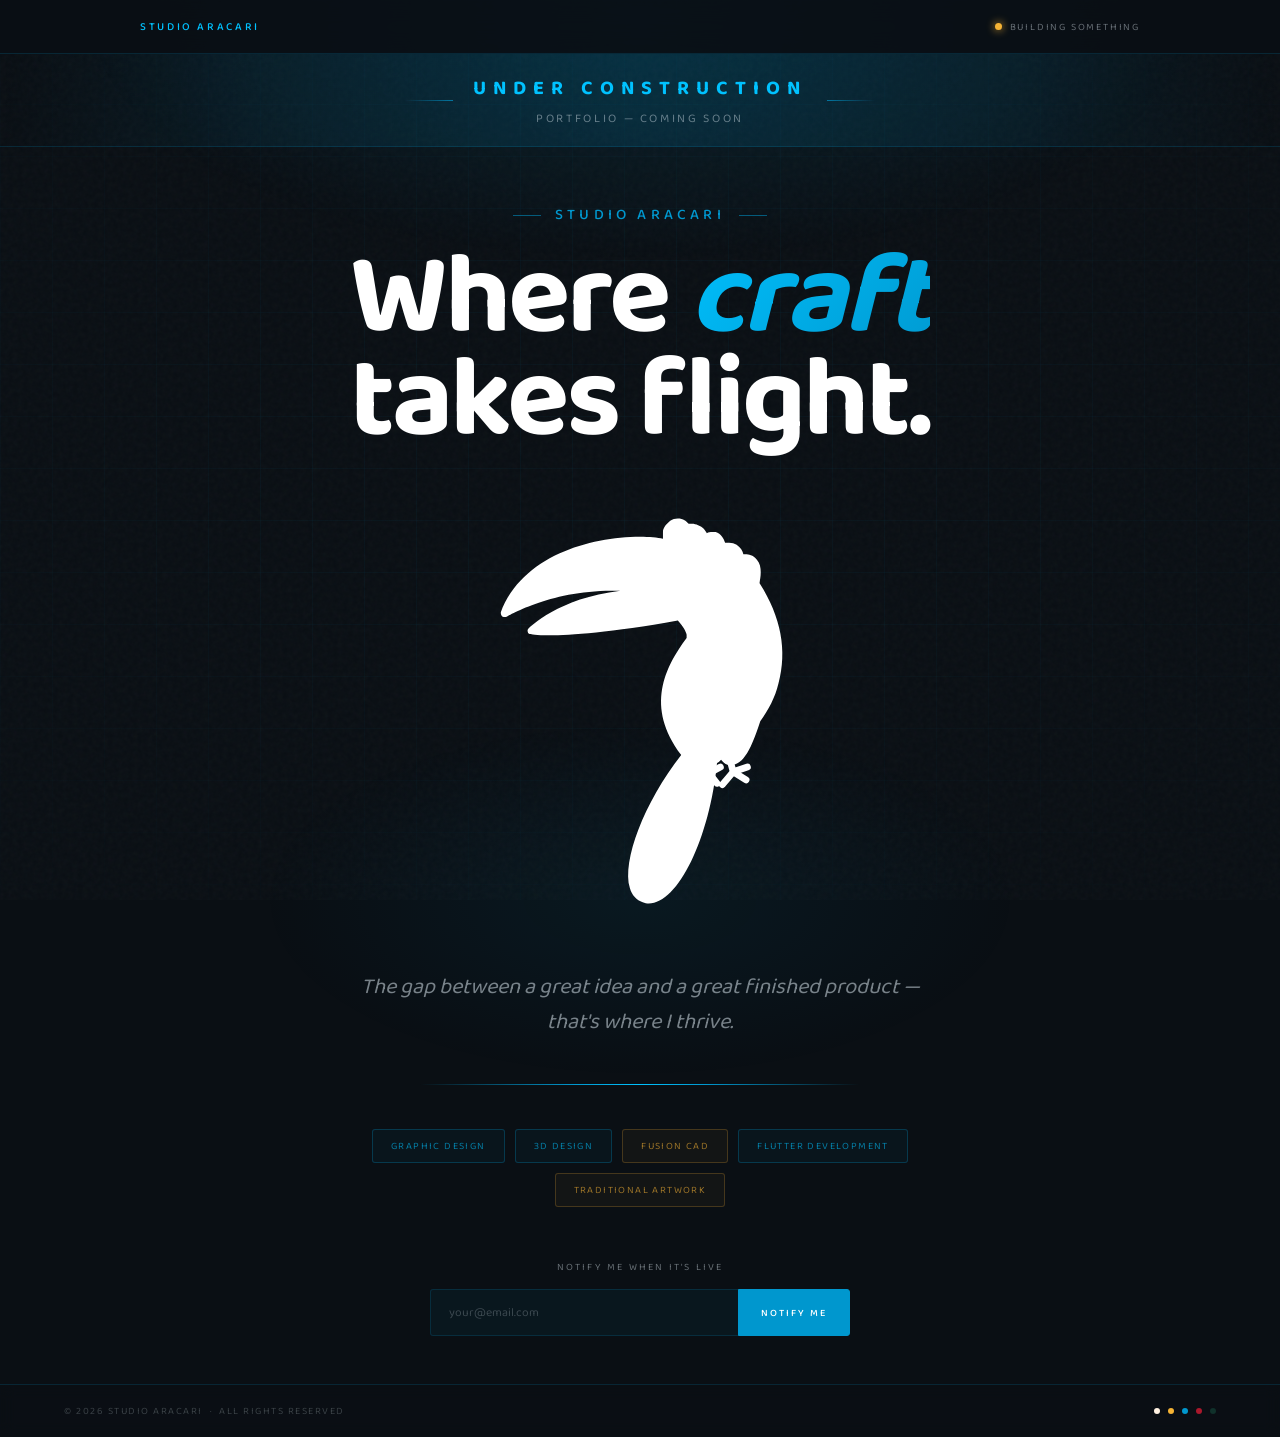
==== commit 2417d454: "changed index to loading" ====
--- a/index.html
+++ b/index.html
@@ -1,778 +1,751 @@
-<!doctype html>
-<html lang="en" data-theme="dark">
+﻿<!doctype html>
+<html lang="en">
   <head>
     <meta charset="UTF-8" />
     <meta name="viewport" content="width=device-width, initial-scale=1.0" />
-    <title>Aracari Playground — Portfolio &amp; Creative Work</title>
-    <meta
-      name="description"
-      content="Portfolio of graphic design, 3D design, and app development work."
-    />
+    <title>Studio Aracari — Coming Soon</title>
     <link rel="preconnect" href="https://fonts.googleapis.com" />
     <link rel="preconnect" href="https://fonts.gstatic.com" crossorigin />
     <link
       href="https://fonts.googleapis.com/css2?family=Baloo+2:wght@400;500;600;700;800&display=swap"
       rel="stylesheet"
     />
-    <link rel="stylesheet" href="css/styles.css" />
+    <style>
+      :root {
+        --bg: #0a0f14;
+        --bg2: #0d1520;
+        --blue: #0097ce;
+        --blue-lt: #00c2ff;
+        --blue-dim: #005f82;
+        --blue-glow: rgba(0, 151, 206, 0.18);
+        --gold: #f5b335;
+        --gold-lt: #ffe168;
+        --white: #ffffff;
+        --off-white: #e8f4fb;
+        --muted: rgba(232, 244, 251, 0.42);
+        --border: rgba(0, 151, 206, 0.18);
+        --border-lt: rgba(0, 151, 206, 0.07);
+      }
+
+      *,
+      *::before,
+      *::after {
+        box-sizing: border-box;
+        margin: 0;
+        padding: 0;
+      }
+      html,
+      body {
+        height: 100%;
+      }
+
+      body {
+        min-height: 100%;
+        background: var(--bg);
+        color: var(--off-white);
+        font-family: "Baloo 2", cursive;
+        overflow-x: hidden;
+      }
+
+      /* ── NOISE GRAIN ── */
+      body::before {
+        content: "";
+        position: fixed;
+        inset: 0;
+        background-image: url("data:image/svg+xml,%3Csvg viewBox='0 0 200 200' xmlns='http://www.w3.org/2000/svg'%3E%3Cfilter id='n'%3E%3CfeTurbulence type='fractalNoise' baseFrequency='0.9' numOctaves='4' stitchTiles='stitch'/%3E%3C/filter%3E%3Crect width='100%25' height='100%25' filter='url(%23n)' opacity='1'/%3E%3C/svg%3E");
+        opacity: 0.032;
+        pointer-events: none;
+        z-index: 0;
+      }
+
+      /* ── AMBIENT GLOWS ── */
+      .glow-top {
+        position: fixed;
+        top: -25%;
+        left: 50%;
+        transform: translateX(-50%);
+        width: 90vw;
+        height: 55vh;
+        background: radial-gradient(
+          ellipse at center,
+          rgba(0, 151, 206, 0.14) 0%,
+          transparent 68%
+        );
+        pointer-events: none;
+        z-index: 0;
+      }
+
+      .glow-bottom {
+        position: fixed;
+        bottom: -20%;
+        left: 50%;
+        transform: translateX(-50%);
+        width: 60vw;
+        height: 40vh;
+        background: radial-gradient(
+          ellipse at center,
+          rgba(0, 151, 206, 0.07) 0%,
+          transparent 70%
+        );
+        pointer-events: none;
+        z-index: 0;
+      }
+
+      /* ── GRID LINES ── */
+      .grid-bg {
+        position: fixed;
+        inset: 0;
+        pointer-events: none;
+        z-index: 0;
+        background-image:
+          linear-gradient(rgba(0, 151, 206, 0.045) 1px, transparent 1px),
+          linear-gradient(90deg, rgba(0, 151, 206, 0.045) 1px, transparent 1px);
+        background-size: 52px 52px;
+        mask-image: radial-gradient(
+          ellipse 90% 70% at 50% 50%,
+          black 30%,
+          transparent 100%
+        );
+      }
+
+      /* ── SCAN LINE ── */
+      .scan-line {
+        position: fixed;
+        top: 0;
+        left: 0;
+        right: 0;
+        height: 1px;
+        background: linear-gradient(
+          90deg,
+          transparent,
+          var(--blue),
+          var(--blue-lt),
+          var(--blue),
+          transparent
+        );
+        opacity: 0;
+        animation: scan 7s ease-in-out 2.5s infinite;
+        z-index: 100;
+        pointer-events: none;
+      }
+
+      /* ── PAGE WRAPPER ── */
+      .page {
+        position: relative;
+        z-index: 1;
+        min-height: 100vh;
+        display: flex;
+        flex-direction: column;
+        align-items: center;
+      }
+
+      /* ════════════════════════════
+     TOP NAV BAR
+  ════════════════════════════ */
+      .topbar {
+        width: 100%;
+        display: flex;
+        align-items: center;
+        justify-content: center;
+        padding: 0 clamp(24px, 5vw, 72px);
+        height: 54px;
+        border-bottom: 1px solid var(--border);
+        background: rgba(10, 15, 20, 0.85);
+        backdrop-filter: blur(14px);
+        -webkit-backdrop-filter: blur(14px);
+        animation: fade-down 0.7s ease both;
+        flex-shrink: 0;
+      }
+
+      .topbar-inner {
+        width: 100%;
+        max-width: 1000px;
+        display: flex;
+        align-items: center;
+        justify-content: space-between;
+      }
+
+      .topbar-brand {
+        font-family: "Baloo 2", cursive;
+        font-size: 11px;
+        font-weight: 500;
+        letter-spacing: 0.24em;
+        text-transform: uppercase;
+        color: var(--blue-lt);
+      }
+
+      .topbar-status {
+        display: flex;
+        align-items: center;
+        gap: 8px;
+        font-family: "Baloo 2", cursive;
+        font-size: 10px;
+        letter-spacing: 0.18em;
+        text-transform: uppercase;
+        color: var(--muted);
+      }
+
+      .status-dot {
+        width: 7px;
+        height: 7px;
+        border-radius: 50%;
+        background: var(--gold);
+        box-shadow: 0 0 8px var(--gold);
+        animation: blink 2.4s ease-in-out infinite;
+        flex-shrink: 0;
+      }
+
+      /* ════════════════════════════
+     UNDER CONSTRUCTION BANNER
+  ════════════════════════════ */
+      .uc-banner {
+        width: 100%;
+        padding: 18px 24px;
+        text-align: center;
+        background: linear-gradient(
+          90deg,
+          transparent 0%,
+          rgba(0, 151, 206, 0.08) 20%,
+          rgba(0, 151, 206, 0.14) 50%,
+          rgba(0, 151, 206, 0.08) 80%,
+          transparent 100%
+        );
+        border-bottom: 1px solid var(--border);
+        animation: fade-down 0.8s ease 0.1s both;
+        flex-shrink: 0;
+      }
+
+      .uc-inner {
+        display: inline-flex;
+        align-items: center;
+        gap: 20px;
+      }
+
+      .uc-rule {
+        width: 48px;
+        height: 1px;
+        background: linear-gradient(90deg, transparent, var(--blue));
+        opacity: 0.7;
+      }
+      .uc-rule.right {
+        background: linear-gradient(90deg, var(--blue), transparent);
+      }
+
+      .uc-title {
+        font-family: "Baloo 2", cursive;
+        font-size: 20px;
+        font-weight: 700;
+        letter-spacing: 0.35em;
+        text-transform: uppercase;
+        color: var(--blue-lt);
+      }
+
+      .uc-sub {
+        display: block;
+        font-family: "Baloo 2", cursive;
+        font-size: 12px;
+        letter-spacing: 0.22em;
+        text-transform: uppercase;
+        color: var(--muted);
+        margin-top: 5px;
+        text-align: center;
+      }
+
+      /* ════════════════════════════
+     HERO
+  ════════════════════════════ */
+      .hero {
+        flex: 1;
+        width: 100%;
+        max-width: 1100px;
+        padding: 56px clamp(24px, 5vw, 64px) 48px;
+        display: flex;
+        flex-direction: column;
+        align-items: center;
+        justify-content: center;
+        text-align: center;
+      }
+
+      /* ── CENTERED VERTICAL STACK ── */
+      .hero-stack {
+        display: flex;
+        flex-direction: column;
+        align-items: center;
+        width: 100%;
+        animation: fade-up 1s ease 0.3s both;
+      }
+
+      .hero-stack .eyebrow {
+        margin-bottom: 20px;
+      }
+
+      .hero-stack h1 {
+        margin-bottom: 32px;
+      }
+
+      .eyebrow {
+        font-family: "Baloo 2", cursive;
+        font-size: 15px;
+        font-weight: 500;
+        letter-spacing: 0.28em;
+        text-transform: uppercase;
+        color: var(--blue);
+        margin-bottom: 20px;
+        display: flex;
+        align-items: center;
+        gap: 14px;
+      }
+
+      .eyebrow::before,
+      .eyebrow::after {
+        content: "";
+        display: block;
+        width: 28px;
+        height: 1px;
+        background: var(--blue);
+        opacity: 0.55;
+      }
+
+      h1 {
+        font-family: "Baloo 2", cursive;
+        font-size: clamp(56px, 9vw, 118px);
+        font-weight: 700;
+        line-height: 0.89;
+        letter-spacing: -0.025em;
+        color: var(--white);
+      }
+
+      h1 em {
+        font-style: italic;
+        background: linear-gradient(
+          135deg,
+          var(--blue-lt) 0%,
+          var(--blue) 100%
+        );
+        -webkit-background-clip: text;
+        -webkit-text-fill-color: transparent;
+        background-clip: text;
+      }
+
+      /* ── HERO BIRD — centered between headline and slogan ── */
+      .hero-bird {
+        display: block;
+        width: min(350px, calc(100vw - 48px));
+        height: auto;
+        opacity: 1;
+        filter: brightness(0) invert(1);
+        animation: fade-in 1.4s ease 0.5s both;
+        margin-bottom: 32px;
+      }
+
+      /* ── SLOGAN ── */
+      .slogan {
+        font-family: "Baloo 2", cursive;
+        font-size: clamp(18px, 2vw, 22px);
+        font-weight: 400;
+        font-style: italic;
+        color: rgba(232, 244, 251, 0.5);
+        max-width: min(660px, calc(100vw - 48px));
+        line-height: 1.6;
+        margin-bottom: 44px;
+        animation: fade-up 1s ease 0.45s both;
+      }
+
+      /* ── DIVIDER ── */
+      .h-rule {
+        width: min(440px, 80vw);
+        height: 1px;
+        background: linear-gradient(
+          90deg,
+          transparent,
+          var(--blue) 35%,
+          var(--blue-lt) 50%,
+          var(--blue) 65%,
+          transparent
+        );
+        opacity: 0.3;
+        margin-bottom: 44px;
+        animation: fade-in 1.2s ease 0.5s both;
+      }
+
+      /* ── DISCIPLINES ── */
+      .disciplines {
+        display: flex;
+        flex-wrap: wrap;
+        justify-content: center;
+        gap: 10px;
+        margin-bottom: 52px;
+        max-width: 700px;
+        animation: fade-up 1s ease 0.55s both;
+      }
+
+      .dtag {
+        font-family: "Baloo 2", cursive;
+        font-size: 10px;
+        font-weight: 400;
+        letter-spacing: 0.14em;
+        text-transform: uppercase;
+        padding: 8px 18px;
+        border-radius: 3px;
+        cursor: default;
+        transition: all 0.25s;
+        white-space: nowrap;
+      }
+
+      .dtag-blue {
+        border: 1px solid rgba(0, 151, 206, 0.28);
+        color: rgba(0, 194, 255, 0.6);
+        background: rgba(0, 151, 206, 0.045);
+      }
+      .dtag-blue:hover {
+        border-color: var(--blue);
+        color: var(--blue-lt);
+        background: rgba(0, 151, 206, 0.11);
+        box-shadow: 0 0 16px rgba(0, 151, 206, 0.15);
+      }
+
+      .dtag-gold {
+        border: 1px solid rgba(245, 179, 53, 0.22);
+        color: rgba(245, 179, 53, 0.6);
+        background: rgba(245, 179, 53, 0.04);
+      }
+      .dtag-gold:hover {
+        border-color: var(--gold);
+        color: var(--gold-lt);
+        background: rgba(245, 179, 53, 0.08);
+        box-shadow: 0 0 16px rgba(245, 179, 53, 0.1);
+      }
+
+      /* ── EMAIL FORM ── */
+      .notify-section {
+        display: flex;
+        flex-direction: column;
+        align-items: center;
+        animation: fade-up 1s ease 0.65s both;
+      }
+
+      .notify-label {
+        font-family: "Baloo 2", cursive;
+        font-size: 10px;
+        letter-spacing: 0.22em;
+        text-transform: uppercase;
+        color: var(--muted);
+        margin-bottom: 14px;
+      }
+
+      .notify-form {
+        display: flex;
+        width: min(420px, 88vw);
+      }
+
+      .notify-form input {
+        flex: 1;
+        background: rgba(0, 151, 206, 0.06);
+        border: 1px solid var(--border);
+        border-right: none;
+        color: var(--off-white);
+        font-family: "Baloo 2", cursive;
+        font-size: 12px;
+        padding: 13px 18px;
+        outline: none;
+        border-radius: 3px 0 0 3px;
+        transition:
+          border-color 0.3s,
+          background 0.3s;
+        min-width: 0;
+      }
+
+      .notify-form input::placeholder {
+        color: rgba(232, 244, 251, 0.22);
+      }
+      .notify-form input:focus {
+        border-color: var(--blue);
+        background: rgba(0, 151, 206, 0.1);
+        box-shadow: inset 0 0 0 1px rgba(0, 151, 206, 0.25);
+      }
+
+      .notify-form button {
+        background: var(--blue);
+        color: var(--white);
+        border: 1px solid var(--blue);
+        font-family: "Baloo 2", cursive;
+        font-size: 10px;
+        font-weight: 500;
+        letter-spacing: 0.2em;
+        text-transform: uppercase;
+        padding: 13px 22px;
+        cursor: pointer;
+        border-radius: 0 3px 3px 0;
+        transition:
+          background 0.22s,
+          border-color 0.22s,
+          box-shadow 0.22s;
+        white-space: nowrap;
+      }
+
+      .notify-form button:hover {
+        background: var(--blue-lt);
+        border-color: var(--blue-lt);
+        box-shadow: 0 0 22px rgba(0, 151, 206, 0.35);
+      }
+
+      .form-confirm {
+        display: none;
+        margin-top: 14px;
+        font-family: "Baloo 2", cursive;
+        font-size: 11px;
+        letter-spacing: 0.14em;
+        color: var(--blue-lt);
+      }
+
+      /* ════════════════════════════
+     FOOTER
+  ════════════════════════════ */
+      .footer {
+        width: 100%;
+        border-top: 1px solid var(--border);
+        padding: 18px clamp(24px, 5vw, 64px);
+        display: flex;
+        align-items: center;
+        justify-content: space-between;
+        flex-wrap: wrap;
+        gap: 12px;
+        background: rgba(10, 15, 20, 0.7);
+        backdrop-filter: blur(8px);
+        animation: fade-up 1s ease 0.75s both;
+      }
+
+      .footer-copy {
+        font-family: "Baloo 2", cursive;
+        font-size: 10px;
+        letter-spacing: 0.15em;
+        color: rgba(232, 244, 251, 0.22);
+        text-transform: uppercase;
+      }
+
+      .footer-dots {
+        display: flex;
+        gap: 8px;
+        align-items: center;
+      }
+
+      .fdot {
+        width: 6px;
+        height: 6px;
+        border-radius: 50%;
+        animation: blink 2.8s ease-in-out infinite;
+      }
+      .fdot:nth-child(1) {
+        background: #fff1e2;
+        animation-delay: 0s;
+      }
+      .fdot:nth-child(2) {
+        background: #f5b335;
+        animation-delay: 0.35s;
+      }
+      .fdot:nth-child(3) {
+        background: #0097ce;
+        animation-delay: 0.7s;
+      }
+      .fdot:nth-child(4) {
+        background: #aa182c;
+        animation-delay: 1.05s;
+      }
+      .fdot:nth-child(5) {
+        background: #10312b;
+        animation-delay: 1.4s;
+      }
+
+      /* ════════════════════════════
+     ANIMATIONS
+  ════════════════════════════ */
+      @keyframes fade-down {
+        from {
+          opacity: 0;
+          transform: translateY(-14px);
+        }
+        to {
+          opacity: 1;
+          transform: translateY(0);
+        }
+      }
+      @keyframes fade-up {
+        from {
+          opacity: 0;
+          transform: translateY(22px);
+        }
+        to {
+          opacity: 1;
+          transform: translateY(0);
+        }
+      }
+      @keyframes fade-in {
+        from {
+          opacity: 0;
+        }
+        to {
+          opacity: 1;
+        }
+      }
+      @keyframes blink {
+        0%,
+        100% {
+          opacity: 0.45;
+          transform: scale(1);
+        }
+        50% {
+          opacity: 1;
+          transform: scale(1.3);
+        }
+      }
+      @keyframes float-bird {
+        0%,
+        100% {
+          transform: translateY(0) rotate(-1.5deg);
+        }
+        50% {
+          transform: translateY(-18px) rotate(1.5deg);
+        }
+      }
+      @keyframes halo-pulse {
+        0%,
+        100% {
+          opacity: 0.7;
+          transform: scale(1);
+        }
+        50% {
+          opacity: 1;
+          transform: scale(1.08);
+        }
+      }
+      @keyframes scan {
+        0% {
+          opacity: 0;
+          top: 0;
+        }
+        8% {
+          opacity: 0.9;
+        }
+        92% {
+          opacity: 0.9;
+        }
+        100% {
+          opacity: 0;
+          top: 100vh;
+        }
+      }
+
+      /* ════════════════════════════
+     RESPONSIVE
+  ════════════════════════════ */
+      @media (max-width: 700px) {
+        h1 {
+          font-size: clamp(44px, 13vw, 80px);
+        }
+        .footer {
+          flex-direction: column;
+          align-items: center;
+          text-align: center;
+        }
+      }
+    </style>
   </head>
   <body>
-    <nav>
-      <div class="ni">
-        <a class="logo" href="#"
-          ><img src="assets/logo-light.svg" alt="Aracari Playground" class="nav-logo"
-        /></a>
-        <ul class="nav-links">
-          <li><a href="#features">Features</a></li>
-          <li><a href="#performance">Performance</a></li>
-          <li><a href="#gallery">Gallery</a></li>
-          <li><a href="#faq">FAQ</a></li>
-          <li><a href="#contact">Contact</a></li>
-        </ul>
-        <div class="nav-right">
-          <button class="theme-toggle" id="themeToggle">☀ Light</button>
-          <button class="hamburger" id="hamburger">☰</button>
+    <div class="glow-top"></div>
+    <div class="glow-bottom"></div>
+    <div class="grid-bg"></div>
+    <div class="scan-line"></div>
+
+    <div class="page">
+      <!-- TOP NAV -->
+      <nav class="topbar">
+        <div class="topbar-inner">
+          <span class="topbar-brand">Studio Aracari</span>
+          <div class="topbar-status">
+            <div class="status-dot"></div>
+            Building Something
+          </div>
+        </div>
+      </nav>
+
+      <!-- UNDER CONSTRUCTION BANNER — prominent, no logo above it -->
+      <div class="uc-banner">
+        <div class="uc-inner">
+          <div class="uc-rule"></div>
+          <div>
+            <span class="uc-title">Under Construction</span>
+            <span class="uc-sub">Portfolio — Coming Soon</span>
+          </div>
+          <div class="uc-rule right"></div>
         </div>
       </div>
-    </nav>
-
-    <div class="drawer-overlay" id="drawerOverlay"></div>
-    <aside
-      class="drawer"
-      id="drawer"
-      role="dialog"
-      aria-modal="true"
-      aria-label="Navigation"
-    >
-      <div class="drawer-header">
-        <a class="logo" href="#" onclick="closeDrawer()"
-          ><img
-            src="assets/logo-light.svg"
-            alt="Aracari Playground"
-            class="drawer-logo"
-        /></a>
-        <button class="drawer-close" id="drawerClose">✕</button>
-      </div>
-      <div class="drawer-links">
-        <a href="#features" onclick="closeDrawer()">Features</a>
-        <a href="#performance" onclick="closeDrawer()">Performance</a>
-        <a href="#gallery" onclick="closeDrawer()">Gallery</a>
-        <a href="#faq" onclick="closeDrawer()">FAQ</a>
-        <a href="#contact" onclick="closeDrawer()">Contact</a>
-      </div>
-      <div class="drawer-footer">
-        <div class="drawer-theme">
-          <span>Color theme</span>
-          <button id="drawerThemeToggle">☀ Light</button>
-        </div>
-      </div>
-    </aside>
-
-    <!-- HERO -->
-    <section class="hero" id="home">
-      <div class="orb orb1"></div>
-      <div class="orb orb2"></div>
-      <img src="assets/logo-light.svg" alt="Aracari Playground" class="hero-logo-hero" id="heroLogo" />
-      <div class="hero-inner">
-        <div>
-          <div class="hero-badge">⚡ Portfolio &amp; Creative Work</div>
-          <h1>Welcome to <em>Aracari Playground</em></h1>
-          <p class="hero-sub">
-            Graphic design, 3D design, and app development — all in one place.
-            Deployed fast on Cloudflare.
-          </p>
-          <div class="hero-actions">
-            <a href="#gallery" class="btn-primary">View Work →</a>
-            <a href="#contact" class="btn-ghost">Get in Touch</a>
-          </div>
-        </div>
-        <div class="hero-visual">
-          <div class="hero-card">
-            <div class="hero-card-bar">
-              <div class="dot dot-r"></div>
-              <div class="dot dot-y"></div>
-              <div class="dot dot-g"></div>
-            </div>
-            <div class="hero-card-body">
-              <div class="card-stat-grid">
-                <div class="stat-box">
-                  <div class="stat-num">98</div>
-                  <div class="stat-lbl">PageSpeed Score</div>
-                </div>
-                <div class="stat-box">
-                  <div class="stat-num">0.06g</div>
-                  <div class="stat-lbl">CO₂ per view</div>
-                </div>
-                <div class="stat-box">
-                  <div class="stat-num">100%</div>
-                  <div class="stat-lbl">WCAG 2.1 AA</div>
-                </div>
-                <div class="stat-box">
-                  <div class="stat-num">Static</div>
-                  <div class="stat-lbl">No DB, no risk</div>
-                </div>
-              </div>
-              <div class="perf-bar-wrap">
-                <div class="perf-bar-label">
-                  <span>Performance</span><span>98</span>
-                </div>
-                <div class="perf-bar">
-                  <div class="perf-bar-fill" style="width: 98%"></div>
-                </div>
-              </div>
-              <div class="perf-bar-wrap" style="margin-top: 0.6rem">
-                <div class="perf-bar-label">
-                  <span>Accessibility</span><span>100</span>
-                </div>
-                <div class="perf-bar">
-                  <div class="perf-bar-fill" style="width: 100%"></div>
-                </div>
-              </div>
-              <div class="perf-bar-wrap" style="margin-top: 0.6rem">
-                <div class="perf-bar-label">
-                  <span>SEO</span><span>95</span>
-                </div>
-                <div class="perf-bar">
-                  <div class="perf-bar-fill" style="width: 95%"></div>
-                </div>
-              </div>
-            </div>
-          </div>
-        </div>
-      </div>
-    </section>
-
-    <!-- FEATURES -->
-    <section class="features" id="features">
-      <div class="section-inner">
-        <div class="features-header">
-          <div class="section-label">Everything you need</div>
-          <h2>Aracari Playground <em>Features</em></h2>
-          <p class="section-sub">
-            Built for speed, conversion, and simplicity — no extra tooling
-            required.
+
+      <!-- HERO -->
+      <main class="hero">
+        <!-- CENTERED VERTICAL STACK: headline → bird → slogan -->
+        <div class="hero-stack">
+          <div class="eyebrow">Studio Aracari</div>
+          <h1>Where <em>craft</em><br />takes flight.</h1>
+
+          <img
+            class="hero-bird"
+            src="assets/WhiteBird.svg"
+            alt="Aracari Mascot"
+          />
+
+          <p class="slogan">
+            The gap between a great idea and a great finished product —<br />that's
+            where I thrive.
           </p>
         </div>
-        <div class="features-grid">
-          <div class="feature-card reveal">
-            <div class="feature-icon">🎨</div>
-            <h3>Tailwind CSS</h3>
-            <p>
-              Transform your template's appearance with the beloved Tailwind
-              framework. Easily customize your design, bringing your unique
-              vision to life.
-            </p>
-          </div>
-          <div class="feature-card reveal">
-            <div class="feature-icon">📬</div>
-            <h3>Contact Form</h3>
-            <p>
-              Supports topics, enabling submissions to go directly to Slack or
-              services like SendGrid/Postmark. Assign different channels to each
-              topic.
-            </p>
-          </div>
-          <div class="feature-card reveal">
-            <div class="feature-icon">📰</div>
-            <h3>Newsletters</h3>
-            <p>
-              Mailchimp integration empowers you to create multiple forms with
-              robust tag and list support. Streamline your marketing
-              effortlessly.
-            </p>
-          </div>
-          <div class="feature-card reveal">
-            <div class="feature-icon">🧩</div>
-            <h3>Page Block Builder</h3>
-            <p>
-              Craft your perfect page with a selection of versatile blocks.
-              Customize and extend exactly the way you want it.
-            </p>
-          </div>
-          <div class="feature-card reveal">
-            <div class="feature-icon">🔗</div>
-            <h3>Git-Based CMS</h3>
-            <p>
-              With Static CMS, your content lives in a Git repository, ensuring
-              efficient content management and seamless team collaboration.
-            </p>
-          </div>
-          <div class="feature-card reveal">
-            <div class="feature-icon">🌓</div>
-            <h3>Light &amp; Dark Mode</h3>
-            <p>
-              Give your visitors the freedom to choose their preferred color
-              scheme, ensuring a personalized browsing experience from day one.
-            </p>
-          </div>
+
+        <div class="h-rule"></div>
+
+        <!-- DISCIPLINES -->
+        <div class="disciplines">
+          <span class="dtag dtag-blue">Graphic Design</span>
+          <span class="dtag dtag-blue">3D Design</span>
+          <span class="dtag dtag-gold">Fusion CAD</span>
+          <span class="dtag dtag-blue">Flutter Development</span>
+          <span class="dtag dtag-gold">Traditional Artwork</span>
         </div>
-      </div>
-    </section>
-
-    <!-- ALT FEATURES -->
-    <section class="alt-features" id="performance">
-      <div class="section-inner">
-        <div class="alt-feature reveal">
-          <div class="af-content">
-            <div class="af-label">Performance</div>
-            <h2>A <em>green</em> page speed score</h2>
-            <p>
-              Achieving scores in the high 90s and adhering to WCAG 2.1 AA
-              standards, Aracari Playground demonstrates an unwavering
-              commitment to speed and accessibility.
-            </p>
-            <a href="#contact" class="btn-primary">Get Started →</a>
-          </div>
-          <div class="af-visual">
-            <div class="score-ring-wrap">
-              <div class="score-ring">
-                <svg viewBox="0 0 100 100" width="100" height="100">
-                  <circle class="track" cx="50" cy="50" r="45" />
-                  <circle class="fill" cx="50" cy="50" r="45" />
-                </svg>
-                <div class="score-num">98</div>
-              </div>
-              <div class="score-details">
-                <div class="score-metric">
-                  <span>Performance</span><span>98</span>
-                </div>
-                <div class="score-metric">
-                  <span>Accessibility</span><span>100</span>
-                </div>
-                <div class="score-metric">
-                  <span>Best Practices</span><span>100</span>
-                </div>
-                <div class="score-metric"><span>SEO</span><span>95</span></div>
-              </div>
-            </div>
-          </div>
-        </div>
-        <div class="alt-feature reverse reveal">
-          <div class="af-content">
-            <div class="af-label">Security</div>
-            <h2><em>Secure</em> by design</h2>
-            <p>
-              By eliminating databases and server-side code, static sites become
-              less prone to attacks. Embrace the robust security of static
-              architecture.
-            </p>
-          </div>
-          <div class="af-visual">
-            <div class="secure-icon">🔒</div>
-            <ul class="checklist">
-              <li>No database to breach or exploit</li>
-              <li>No server-side code execution</li>
-              <li>Edge-cached, globally distributed</li>
-              <li>Automatic HTTPS via Cloudflare</li>
-              <li>DDoS protection built-in</li>
-            </ul>
-          </div>
-        </div>
-        <div class="alt-feature reveal">
-          <div class="af-content">
-            <div class="af-label">Sustainability</div>
-            <h2><em>Green</em> &amp; lean</h2>
-            <p>
-              Aracari Playground's smaller, faster site means quicker
-              conversions and a lighter environmental footprint. Up to 90% less
-              CO₂ than a typical WordPress site.
-            </p>
-          </div>
-          <div class="af-visual">
-            <div class="co2-display">
-              <div class="co2-big">0.06g</div>
-              <div class="co2-unit">CO₂ per page view</div>
-            </div>
-            <div class="co2-compare">
-              <div class="co2-bar-item">
-                <div class="co2-bar-label">Aracari Playground</div>
-                <div class="co2-bar green"></div>
-                <div class="co2-bar-val">0.06g</div>
-              </div>
-              <div class="co2-bar-item">
-                <div class="co2-bar-label">WordPress avg</div>
-                <div class="co2-bar gray"></div>
-                <div class="co2-bar-val">~0.6g+</div>
-              </div>
-            </div>
-          </div>
-        </div>
-      </div>
-    </section>
-
-    <!-- GALLERY -->
-    <section class="gallery-section" id="gallery">
-      <div class="section-inner">
-        <div class="reveal">
-          <div class="section-label">Portfolio</div>
-          <h2>Selected <em>Work</em></h2>
-          <p class="section-sub" style="margin-bottom: 2rem">
-            Graphic design, 3D, and app development projects.
+
+        <!-- NOTIFY -->
+        <div class="notify-section">
+          <p class="notify-label">Notify me when it's live</p>
+          <form class="notify-form" onsubmit="handleSubmit(event)">
+            <input type="email" placeholder="your@email.com" required />
+            <button type="submit">Notify Me</button>
+          </form>
+          <p class="form-confirm" id="confirm">
+            ✦ &nbsp;You're on the list. See you soon.
           </p>
         </div>
-        <div class="gallery-filters reveal">
-          <button class="filter-btn active" data-filter="all">All</button>
-          <button class="filter-btn" data-filter="graphic-design">
-            Graphic Design
-          </button>
-          <button class="filter-btn" data-filter="3d">3D Design</button>
-          <button class="filter-btn" data-filter="app">App Dev</button>
+      </main>
+
+      <!-- FOOTER -->
+      <footer class="footer">
+        <span class="footer-copy"
+          >© 2026 Studio Aracari &nbsp;·&nbsp; All rights reserved</span
+        >
+        <div class="footer-dots">
+          <div class="fdot"></div>
+          <div class="fdot"></div>
+          <div class="fdot"></div>
+          <div class="fdot"></div>
+          <div class="fdot"></div>
         </div>
-        <div class="masonry-grid" id="masonryGrid">
-          <div
-            class="masonry-item"
-            data-cat="graphic-design"
-            data-title="Brand Identity System"
-          >
-            <img
-              src="data:image/svg+xml,%3Csvg xmlns='http://www.w3.org/2000/svg' width='600' height='420' viewBox='0 0 600 420'%3E%3Crect width='600' height='420' fill='%231a1f2e'/%3E%3Ccircle cx='200' cy='200' r='120' fill='none' stroke='%230097ce' stroke-width='3'/%3E%3Ccircle cx='200' cy='200' r='80' fill='%230097ce' opacity='.15'/%3E%3Crect x='340' y='80' width='180' height='4' fill='%230097ce'/%3E%3Crect x='340' y='110' width='140' height='3' fill='%23ffffff' opacity='.3'/%3E%3Crect x='340' y='135' width='160' height='3' fill='%23ffffff' opacity='.2'/%3E%3Crect x='340' y='160' width='100' height='3' fill='%23ffffff' opacity='.2'/%3E%3Crect x='340' y='270' width='60' height='28' rx='14' fill='%230097ce'/%3E%3Ctext x='200' y='207' font-family='serif' font-size='48' fill='%230097ce' text-anchor='middle' opacity='.9'%3EBi%3C/text%3E%3C/svg%3E"
-              alt="Brand Identity System"
-            />
-            <div class="item-overlay">
-              <div class="item-title">Brand Identity System</div>
-              <span class="item-cat">Graphic Design</span>
-            </div>
-            <div class="item-zoom">⤢</div>
-          </div>
-
-          <div
-            class="masonry-item"
-            data-cat="3d"
-            data-title="Product Visualization"
-          >
-            <img
-              src="data:image/svg+xml,%3Csvg xmlns='http://www.w3.org/2000/svg' width='600' height='500' viewBox='0 0 600 500'%3E%3Crect width='600' height='500' fill='%230f1420'/%3E%3Cellipse cx='300' cy='400' rx='180' ry='30' fill='%23000' opacity='.5'/%3E%3Cpolygon points='300,80 460,280 300,340 140,280' fill='%231e2535' stroke='%235af5c0' stroke-width='1.5'/%3E%3Cpolygon points='300,80 460,280 300,220' fill='%23253045' stroke='%235af5c0' stroke-width='1.5'/%3E%3Cpolygon points='300,80 140,280 300,220' fill='%231a2a38' stroke='%235af5c0' stroke-width='1.5'/%3E%3Cpolygon points='300,220 460,280 300,340 140,280' fill='%23162030' stroke='%235af5c0' stroke-width='1.5'/%3E%3Ccircle cx='480' cy='100' r='5' fill='%235af5c0' opacity='.6'/%3E%3C/svg%3E"
-              alt="Product Visualization"
-            />
-            <div class="item-overlay">
-              <div class="item-title">Product Visualization</div>
-              <span class="item-cat">3D Design</span>
-            </div>
-            <div class="item-zoom">⤢</div>
-          </div>
-
-          <div
-            class="masonry-item"
-            data-cat="app"
-            data-title="Bird Weight Tracker"
-          >
-            <img
-              src="data:image/svg+xml,%3Csvg xmlns='http://www.w3.org/2000/svg' width='600' height='360' viewBox='0 0 600 360'%3E%3Crect width='600' height='360' fill='%2313161b'/%3E%3Crect x='40' y='40' width='160' height='280' rx='16' fill='%231c2028' stroke='%23ffffff11' stroke-width='1'/%3E%3Crect x='55' y='60' width='130' height='16' rx='4' fill='%230097ce' opacity='.8'/%3E%3Crect x='55' y='140' width='130' height='60' rx='8' fill='%230b0d10'/%3E%3Cpolyline points='65,185 80,170 95,175 110,155 125,160 140,145 155,150 170,135' fill='none' stroke='%230097ce' stroke-width='2'/%3E%3Crect x='240' y='40' width='320' height='280' rx='16' fill='%231c2028' stroke='%23ffffff11' stroke-width='1'/%3E%3Crect x='260' y='120' width='90' height='10' rx='3' fill='%23ffffff' opacity='.12'/%3E%3Crect x='380' y='120' width='60' height='10' rx='3' fill='%230097ce' opacity='.5'/%3E%3Crect x='260' y='148' width='90' height='10' rx='3' fill='%23ffffff' opacity='.12'/%3E%3Crect x='380' y='148' width='50' height='10' rx='3' fill='%230097ce' opacity='.4'/%3E%3Crect x='260' y='176' width='90' height='10' rx='3' fill='%23ffffff' opacity='.12'/%3E%3Crect x='380' y='176' width='70' height='10' rx='3' fill='%230097ce' opacity='.6'/%3E%3C/svg%3E"
-              alt="Bird Weight Tracker"
-            />
-            <div class="item-overlay">
-              <div class="item-title">Bird Weight Tracker</div>
-              <span class="item-cat">App Dev</span>
-            </div>
-            <div class="item-zoom">⤢</div>
-          </div>
-
-          <div
-            class="masonry-item"
-            data-cat="graphic-design"
-            data-title="Event Poster Series"
-          >
-            <img
-              src="data:image/svg+xml,%3Csvg xmlns='http://www.w3.org/2000/svg' width='480' height='680' viewBox='0 0 480 680'%3E%3Crect width='480' height='680' fill='%230b0d10'/%3E%3Ccircle cx='240' cy='240' r='180' fill='none' stroke='%230097ce' stroke-width='60' opacity='.08'/%3E%3Ccircle cx='240' cy='240' r='120' fill='none' stroke='%230097ce' stroke-width='2' opacity='.4'/%3E%3Ccircle cx='240' cy='240' r='60' fill='%230097ce' opacity='.15'/%3E%3Crect x='60' y='460' width='360' height='5' fill='%230097ce' opacity='.8'/%3E%3Crect x='60' y='490' width='280' height='18' rx='3' fill='%23ffffff' opacity='.8'/%3E%3Crect x='60' y='600' width='80' height='30' rx='15' fill='%230097ce'/%3E%3C/svg%3E"
-              alt="Event Poster Series"
-            />
-            <div class="item-overlay">
-              <div class="item-title">Event Poster Series</div>
-              <span class="item-cat">Graphic Design</span>
-            </div>
-            <div class="item-zoom">⤢</div>
-          </div>
-
-          <div
-            class="masonry-item"
-            data-cat="3d"
-            data-title="Architectural Render"
-          >
-            <img
-              src="data:image/svg+xml,%3Csvg xmlns='http://www.w3.org/2000/svg' width='700' height='420' viewBox='0 0 700 420'%3E%3Crect width='700' height='420' fill='%230a0e18'/%3E%3Crect x='0' y='300' width='700' height='120' fill='%23111827'/%3E%3Cpolygon points='200,300 200,120 350,60 500,120 500,300' fill='%231a2235' stroke='%235af5c0' stroke-width='1'/%3E%3Crect x='240' y='200' width='40' height='100' fill='%230a0e18' stroke='%235af5c0' stroke-width='.5'/%3E%3Crect x='320' y='200' width='40' height='100' fill='%230a0e18' stroke='%235af5c0' stroke-width='.5'/%3E%3Ccircle cx='580' cy='80' r='5' fill='%23ffdd88' opacity='.5'/%3E%3C/svg%3E"
-              alt="Architectural Render"
-            />
-            <div class="item-overlay">
-              <div class="item-title">Architectural Render</div>
-              <span class="item-cat">3D Design</span>
-            </div>
-            <div class="item-zoom">⤢</div>
-          </div>
-
-          <div
-            class="masonry-item"
-            data-cat="app"
-            data-title="InDesign Automation Suite"
-          >
-            <img
-              src="data:image/svg+xml,%3Csvg xmlns='http://www.w3.org/2000/svg' width='600' height='400' viewBox='0 0 600 400'%3E%3Crect width='600' height='400' fill='%2313161b'/%3E%3Crect x='0' y='0' width='600' height='36' fill='%231c2028'/%3E%3Ccircle cx='18' cy='18' r='6' fill='%23ff5f57'/%3E%3Ccircle cx='36' cy='18' r='6' fill='%23ffbd2e'/%3E%3Ccircle cx='54' cy='18' r='6' fill='%2328c840'/%3E%3Crect x='20' y='60' width='560' height='10' rx='2' fill='%230097ce' opacity='.6'/%3E%3Crect x='20' y='84' width='400' height='8' rx='2' fill='%23ffffff' opacity='.15'/%3E%3Crect x='40' y='128' width='340' height='8' rx='2' fill='%235af5c0' opacity='.4'/%3E%3Crect x='20' y='270' width='560' height='80' rx='8' fill='%230b0d10'/%3E%3C/svg%3E"
-              alt="InDesign Automation Suite"
-            />
-            <div class="item-overlay">
-              <div class="item-title">InDesign Automation Suite</div>
-              <span class="item-cat">App Dev</span>
-            </div>
-            <div class="item-zoom">⤢</div>
-          </div>
-
-          <div
-            class="masonry-item"
-            data-cat="graphic-design"
-            data-title="Magazine Layout"
-          >
-            <img
-              src="data:image/svg+xml,%3Csvg xmlns='http://www.w3.org/2000/svg' width='500' height='660' viewBox='0 0 500 660'%3E%3Crect width='500' height='660' fill='%23f5f4ef'/%3E%3Crect x='0' y='0' width='500' height='220' fill='%231a1d24'/%3E%3Crect x='30' y='240' width='440' height='6' fill='%231a1d24'/%3E%3Crect x='30' y='268' width='300' height='28' rx='2' fill='%231a1d24'/%3E%3Crect x='30' y='390' width='200' height='200' rx='4' fill='%23e8e6df'/%3E%3Ctext x='250' y='110' font-family='serif' font-size='42' fill='%230097ce' opacity='.9'%3EDESIGN%3C/text%3E%3Ctext x='250' y='155' font-family='serif' font-size='22' fill='%23ffffff' opacity='.6'%3EQuarterly%3C/text%3E%3C/svg%3E"
-              alt="Magazine Layout"
-            />
-            <div class="item-overlay">
-              <div class="item-title">Magazine Layout</div>
-              <span class="item-cat">Graphic Design</span>
-            </div>
-            <div class="item-zoom">⤢</div>
-          </div>
-
-          <div class="masonry-item" data-cat="3d" data-title="Character Model">
-            <img
-              src="data:image/svg+xml,%3Csvg xmlns='http://www.w3.org/2000/svg' width='460' height='580' viewBox='0 0 460 580'%3E%3Crect width='460' height='580' fill='%230d1117'/%3E%3Ccircle cx='230' cy='140' r='70' fill='%231e2535' stroke='%235af5c0' stroke-width='1'/%3E%3Crect x='170' y='210' width='120' height='160' rx='12' fill='%231a2235' stroke='%235af5c0' stroke-width='1'/%3E%3Crect x='130' y='220' width='40' height='120' rx='8' fill='%231a2235' stroke='%235af5c0' stroke-width='1'/%3E%3Crect x='290' y='220' width='40' height='120' rx='8' fill='%231a2235' stroke='%235af5c0' stroke-width='1'/%3E%3Crect x='185' y='370' width='40' height='130' rx='8' fill='%231a2235' stroke='%235af5c0' stroke-width='1'/%3E%3Crect x='235' y='370' width='40' height='130' rx='8' fill='%231a2235' stroke='%235af5c0' stroke-width='1'/%3E%3Ccircle cx='210' cy='130' r='8' fill='%235af5c0' opacity='.6'/%3E%3Ccircle cx='250' cy='130' r='8' fill='%235af5c0' opacity='.6'/%3E%3C/svg%3E"
-              alt="Character Model"
-            />
-            <div class="item-overlay">
-              <div class="item-title">Character Model</div>
-              <span class="item-cat">3D Design</span>
-            </div>
-            <div class="item-zoom">⤢</div>
-          </div>
-
-          <div
-            class="masonry-item"
-            data-cat="app"
-            data-title="Pip: Wings of Fate"
-          >
-            <img
-              src="data:image/svg+xml,%3Csvg xmlns='http://www.w3.org/2000/svg' width='600' height='400' viewBox='0 0 600 400'%3E%3Cdefs%3E%3ClinearGradient id='sky' x1='0' y1='0' x2='0' y2='1'%3E%3Cstop offset='0' stop-color='%230b0e18'/%3E%3Cstop offset='1' stop-color='%231a2540'/%3E%3C/linearGradient%3E%3C/defs%3E%3Crect width='600' height='400' fill='url(%23sky)'/%3E%3Crect x='0' y='300' width='600' height='100' fill='%23111827'/%3E%3Crect x='0' y='280' width='180' height='120' fill='%231a2235'/%3E%3Crect x='200' y='260' width='100' height='140' fill='%231a2235'/%3E%3Crect x='420' y='270' width='180' height='130' fill='%231a2235'/%3E%3Cpolygon points='280,200 260,220 260,180' fill='%230097ce'/%3E%3Ccircle cx='280' cy='200' r='8' fill='%230097ce'/%3E%3Ctext x='30' y='30' font-family='serif' font-size='16' fill='%230097ce' opacity='.9'%3EPip: Wings of Fate%3C/text%3E%3C/svg%3E"
-              alt="Pip: Wings of Fate"
-            />
-            <div class="item-overlay">
-              <div class="item-title">Pip: Wings of Fate</div>
-              <span class="item-cat">App Dev</span>
-            </div>
-            <div class="item-zoom">⤢</div>
-          </div>
-
-          <div
-            class="masonry-item"
-            data-cat="graphic-design"
-            data-title="Packaging Design"
-          >
-            <img
-              src="data:image/svg+xml,%3Csvg xmlns='http://www.w3.org/2000/svg' width='560' height='420' viewBox='0 0 560 420'%3E%3Crect width='560' height='420' fill='%23f0ece0'/%3E%3Crect x='160' y='60' width='240' height='300' rx='4' fill='%231a1d24'/%3E%3Crect x='175' y='80' width='210' height='140' fill='%230097ce'/%3E%3Ccircle cx='280' cy='150' r='45' fill='%231a1d24'/%3E%3Ctext x='280' y='158' font-family='serif' font-size='22' fill='%230097ce' text-anchor='middle'%3EAP%3C/text%3E%3Crect x='185' y='240' width='190' height='12' rx='2' fill='%23ffffff' opacity='.8'/%3E%3C/svg%3E"
-              alt="Packaging Design"
-            />
-            <div class="item-overlay">
-              <div class="item-title">Packaging Design</div>
-              <span class="item-cat">Graphic Design</span>
-            </div>
-            <div class="item-zoom">⤢</div>
-          </div>
-
-          <div
-            class="masonry-item"
-            data-cat="3d"
-            data-title="Environment Scene"
-          >
-            <img
-              src="data:image/svg+xml,%3Csvg xmlns='http://www.w3.org/2000/svg' width='700' height='460' viewBox='0 0 700 460'%3E%3Cdefs%3E%3ClinearGradient id='envsky' x1='0' y1='0' x2='0' y2='1'%3E%3Cstop offset='0' stop-color='%230a0c14'/%3E%3Cstop offset='1' stop-color='%23162030'/%3E%3C/linearGradient%3E%3C/defs%3E%3Crect width='700' height='460' fill='url(%23envsky)'/%3E%3Crect x='0' y='340' width='700' height='120' fill='%230d1520'/%3E%3Crect x='80' y='200' width='60' height='140' fill='%231a2535' stroke='%235af5c0' stroke-width='.5'/%3E%3Crect x='280' y='160' width='140' height='180' fill='%231a2535' stroke='%235af5c0' stroke-width='.5'/%3E%3Crect x='500' y='210' width='80' height='130' fill='%231a2535' stroke='%235af5c0' stroke-width='.5'/%3E%3Ccircle cx='600' cy='60' r='15' fill='%23ffdd88' opacity='.3'/%3E%3C/svg%3E"
-              alt="Environment Scene"
-            />
-            <div class="item-overlay">
-              <div class="item-title">Environment Scene</div>
-              <span class="item-cat">3D Design</span>
-            </div>
-            <div class="item-zoom">⤢</div>
-          </div>
-
-          <div
-            class="masonry-item"
-            data-cat="app"
-            data-title="Grommet Banner Tool"
-          >
-            <img
-              src="data:image/svg+xml,%3Csvg xmlns='http://www.w3.org/2000/svg' width='600' height='460' viewBox='0 0 600 460'%3E%3Crect width='600' height='460' fill='%2313161b'/%3E%3Crect x='20' y='20' width='260' height='420' rx='12' fill='%231c2028' stroke='%23ffffff11' stroke-width='1'/%3E%3Crect x='36' y='40' width='228' height='16' rx='4' fill='%230097ce' opacity='.7'/%3E%3Crect x='50' y='86' width='200' height='120' rx='4' fill='%231a2235'/%3E%3Ccircle cx='64' cy='100' r='6' fill='%230097ce' opacity='.8'/%3E%3Ccircle cx='236' cy='100' r='6' fill='%230097ce' opacity='.8'/%3E%3Ccircle cx='64' cy='192' r='6' fill='%230097ce' opacity='.8'/%3E%3Ccircle cx='236' cy='192' r='6' fill='%230097ce' opacity='.8'/%3E%3Crect x='50' y='310' width='200' height='32' rx='8' fill='%230097ce'/%3E%3Crect x='300' y='20' width='280' height='420' rx='12' fill='%231c2028' stroke='%23ffffff11' stroke-width='1'/%3E%3Crect x='332' y='88' width='216' height='130' rx='4' fill='%230097ce' opacity='.1'/%3E%3Ctext x='440' y='160' font-family='serif' font-size='28' fill='%230097ce' opacity='.5' text-anchor='middle'%3EBANNER%3C/text%3E%3Ccircle cx='340' cy='96' r='5' fill='%230097ce' opacity='.6'/%3E%3Ccircle cx='540' cy='96' r='5' fill='%230097ce' opacity='.6'/%3E%3Ccircle cx='340' cy='210' r='5' fill='%230097ce' opacity='.6'/%3E%3Ccircle cx='540' cy='210' r='5' fill='%230097ce' opacity='.6'/%3E%3C/svg%3E"
-              alt="Grommet Banner Tool"
-            />
-            <div class="item-overlay">
-              <div class="item-title">Grommet Banner Tool</div>
-              <span class="item-cat">App Dev</span>
-            </div>
-            <div class="item-zoom">⤢</div>
-          </div>
-        </div>
-      </div>
-    </section>
-
-    <!-- LIGHTBOX -->
-    <div class="lightbox" id="lightbox" role="dialog" aria-modal="true">
-      <div class="lightbox-inner">
-        <button class="lightbox-close" id="lbClose">✕</button>
-        <button class="lightbox-nav lightbox-prev" id="lbPrev">‹</button>
-        <button class="lightbox-nav lightbox-next" id="lbNext">›</button>
-        <img class="lightbox-media" id="lbImg" src="" alt="" />
-        <div class="lightbox-info">
-          <div class="lightbox-title" id="lbTitle"></div>
-          <div class="lightbox-cat" id="lbCat"></div>
-        </div>
-        <div class="lightbox-counter" id="lbCounter"></div>
-      </div>
+      </footer>
     </div>
 
-    <!-- FAQ -->
-    <section class="faq" id="faq">
-      <div class="section-inner">
-        <div class="faq-header reveal">
-          <div class="section-label">Questions answered</div>
-          <h2>FAQ<em>s</em></h2>
-        </div>
-        <div class="faq-grid">
-          <div class="faq-item reveal">
-            <button class="faq-q" aria-expanded="false">
-              Where can I host Aracari Playground?
-              <span class="chevron">▼</span>
-            </button>
-            <div class="faq-a">
-              Aracari Playground deploys beautifully to Cloudflare Pages as a
-              pure static site. Cloudflare offers unlimited free bandwidth,
-              making it the top choice.
-            </div>
-          </div>
-          <div class="faq-item reveal">
-            <button class="faq-q" aria-expanded="false">
-              What newsletter platforms are supported?
-              <span class="chevron">▼</span>
-            </button>
-            <div class="faq-a">
-              Aracari Playground integrates with Mailchimp for newsletter
-              services, supporting multiple forms with robust tag and list
-              management out of the box.
-            </div>
-          </div>
-          <div class="faq-item reveal">
-            <button class="faq-q" aria-expanded="false">
-              How is the contact form handled? <span class="chevron">▼</span>
-            </button>
-            <div class="faq-a">
-              Contact form submissions can be routed through Postmark or
-              MailGun, or posted directly to a Slack channel per topic.
-            </div>
-          </div>
-          <div class="faq-item reveal">
-            <button class="faq-q" aria-expanded="false">
-              Is Aracari Playground free to use? <span class="chevron">▼</span>
-            </button>
-            <div class="faq-a">
-              Yes! Aracari Playground is released under the CC BY 4.0 license.
-              Use it freely as long as you include attribution.
-            </div>
-          </div>
-          <div class="faq-item reveal">
-            <button class="faq-q" aria-expanded="false">
-              Does it come with a CMS? <span class="chevron">▼</span>
-            </button>
-            <div class="faq-a">
-              Yes. Aracari Playground is built on Static CMS, an open-source
-              Git-based CMS that supports multiple users and lets your team edit
-              content without touching code.
-            </div>
-          </div>
-          <div class="faq-item reveal">
-            <button class="faq-q" aria-expanded="false">
-              Does it include user authentication?
-              <span class="chevron">▼</span>
-            </button>
-            <div class="faq-a">
-              Aracari Playground provides forms and starter edge functions, but
-              doesn't include authentication logic. Integrate your own auth
-              system or a service like Clerk or Auth0.
-            </div>
-          </div>
-        </div>
-      </div>
-    </section>
-
-    <!-- CTA -->
-    <section class="cta-section">
-      <div class="section-inner">
-        <div class="cta-banner reveal">
-          <div class="section-label">Ready to launch?</div>
-          <h2>Kickstart your project <em>today</em></h2>
-          <p>
-            Clone, configure, deploy. Your blazing fast portfolio is just
-            minutes away.
-          </p>
-          <div class="cta-actions">
-            <a href="#contact" class="btn-primary">Get in Touch →</a>
-            <a
-              href="https://github.com/unfolding-io/StarFunnel"
-              class="btn-ghost"
-              target="_blank"
-              rel="noopener"
-              >View on GitHub</a
-            >
-          </div>
-        </div>
-      </div>
-    </section>
-
-    <!-- CONTACT -->
-    <section class="contact-section" id="contact">
-      <div class="section-inner">
-        <div class="contact-grid">
-          <div>
-            <div class="section-label reveal">Get in touch</div>
-            <h2 class="reveal">Let's build something <em>great</em></h2>
-            <p class="section-sub reveal" style="margin-bottom: 2rem">
-              Need help setting up Aracari Playground or want custom
-              integrations? Reach out and we'll get you started.
-            </p>
-            <form class="contact-form reveal" onsubmit="handleSubmit(event)">
-              <div class="form-row">
-                <div class="form-group">
-                  <label for="name">Name</label
-                  ><input
-                    type="text"
-                    id="name"
-                    placeholder="Your name"
-                    required
-                  />
-                </div>
-                <div class="form-group">
-                  <label for="email">Email</label
-                  ><input
-                    type="email"
-                    id="email"
-                    placeholder="you@example.com"
-                    required
-                  />
-                </div>
-              </div>
-              <div class="form-group">
-                <label for="topic">Topic</label>
-                <select id="topic">
-                  <option value="">Select a topic…</option>
-                  <option value="setup">Help with setup</option>
-                  <option value="custom">Custom integration</option>
-                  <option value="license">License inquiry</option>
-                  <option value="other">Other</option>
-                </select>
-              </div>
-              <div class="form-group">
-                <label for="message">Message</label
-                ><textarea
-                  id="message"
-                  placeholder="Tell us about your project…"
-                  required
-                ></textarea>
-              </div>
-              <button class="btn-submit" type="submit">Send Message →</button>
-              <p
-                id="form-thanks"
-                style="display: none; color: var(--accent); font-size: 0.9rem"
-              >
-                ✓ Thanks! We'll be in touch soon.
-              </p>
-            </form>
-          </div>
-          <div>
-            <div class="newsletter-box reveal">
-              <h3>Join our newsletter</h3>
-              <p>
-                Stay updated on new features, themes, and developments. No spam,
-                ever.
-              </p>
-              <div class="newsletter-row">
-                <input
-                  type="email"
-                  placeholder="you@example.com"
-                  aria-label="Email for newsletter"
-                />
-                <button
-                  class="btn-sub"
-                  type="button"
-                  onclick="this.textContent = '✓ Subscribed!'"
-                >
-                  Subscribe
-                </button>
-              </div>
-            </div>
-          </div>
-        </div>
-      </div>
-    </section>
-
-    <!-- FOOTER -->
-    <footer>
-      <div class="footer-inner">
-        <div class="footer-grid">
-          <div class="footer-brand">
-            <a class="logo" href="#"
-              ><img
-                src="assets/logo-light.svg"
-                alt="Aracari Playground"
-                class="nav-logo"
-            /></a>
-            <p>
-              A fast, green, and beautiful portfolio site. Deploy to Cloudflare
-              in minutes.
-            </p>
-          </div>
-          <div class="footer-col">
-            <h4>Info</h4>
-            <ul class="footer-links">
-              <li><a href="#">Home</a></li>
-              <li><a href="#">License</a></li>
-              <li><a href="#">About</a></li>
-              <li><a href="#contact">Contact</a></li>
-            </ul>
-          </div>
-          <div class="footer-col">
-            <h4>Work</h4>
-            <ul class="footer-links">
-              <li><a href="#gallery">Gallery</a></li>
-              <li><a href="#features">Features</a></li>
-              <li><a href="#performance">Performance</a></li>
-            </ul>
-          </div>
-          <div class="footer-col">
-            <h4>Legal</h4>
-            <ul class="footer-links">
-              <li><a href="#">Privacy</a></li>
-              <li><a href="#">Cookies</a></li>
-              <li><a href="#contact">Sign Up</a></li>
-            </ul>
-          </div>
-        </div>
-        <div class="footer-bottom">
-          <p>
-            © 2025 Aracari Playground. Inspired by
-            <a
-              href="https://starfunnel.unfolding.io/"
-              target="_blank"
-              rel="noopener"
-              >unfolding.io</a
-            >. Released under CC BY 4.0.
-          </p>
-          <p>
-            Built for
-            <a
-              href="https://pages.cloudflare.com/"
-              target="_blank"
-              rel="noopener"
-              >Cloudflare Pages</a
-            >
-          </p>
-        </div>
-      </div>
-    </footer>
-
-    <script src="js/main.js"></script>
+    <script>
+      function handleSubmit(e) {
+        e.preventDefault();
+        const confirm = document.getElementById("confirm");
+        confirm.style.display = "block";
+        e.target.style.opacity = "0.4";
+        e.target.style.pointerEvents = "none";
+      }
+    </script>
   </body>
 </html>
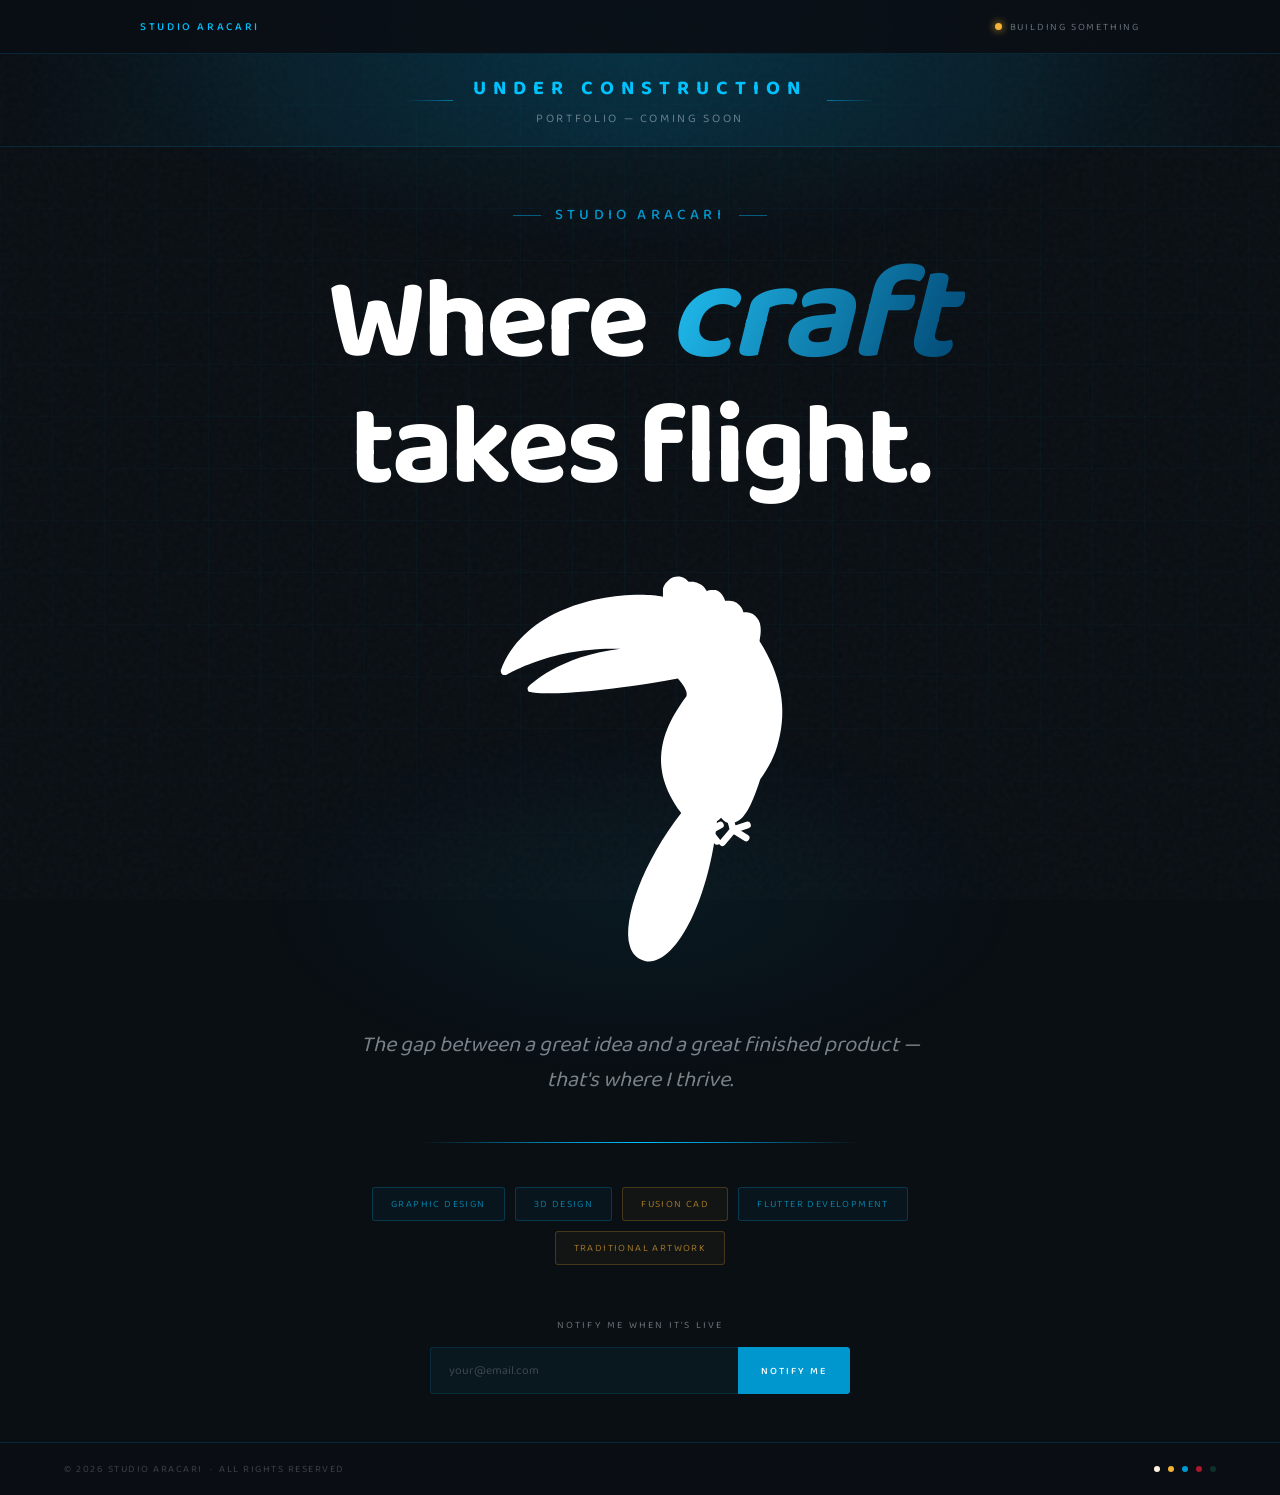
==== commit ada16d43: "fixed h1 block" ====
--- a/index.html
+++ b/index.html
@@ -310,21 +310,21 @@
         font-family: "Baloo 2", cursive;
         font-size: clamp(56px, 9vw, 118px);
         font-weight: 700;
-        line-height: 0.89;
+        line-height: 1.05;
         letter-spacing: -0.025em;
         color: var(--white);
       }
 
       h1 em {
         font-style: italic;
-        background: linear-gradient(
-          135deg,
-          var(--blue-lt) 0%,
-          var(--blue) 100%
-        );
+        display: inline-block;
+        font-size: calc(1em + 20px);
+        background: linear-gradient(115deg, #24ccff 0%, #003f6b 100%);
         -webkit-background-clip: text;
         -webkit-text-fill-color: transparent;
         background-clip: text;
+        padding: 0 0.15em;
+        margin: 0 -0.15em;
       }
 
       /* ── HERO BIRD — centered between headline and slogan ── */
@@ -639,6 +639,13 @@
      RESPONSIVE
   ════════════════════════════ */
       @media (max-width: 700px) {
+        .hero {
+          padding-top: 20px;
+          padding-bottom: 24px;
+        }
+        .hero-bird {
+          width: min(315px, calc((100vw - 48px) * 0.9));
+        }
         h1 {
           font-size: clamp(44px, 13vw, 80px);
         }
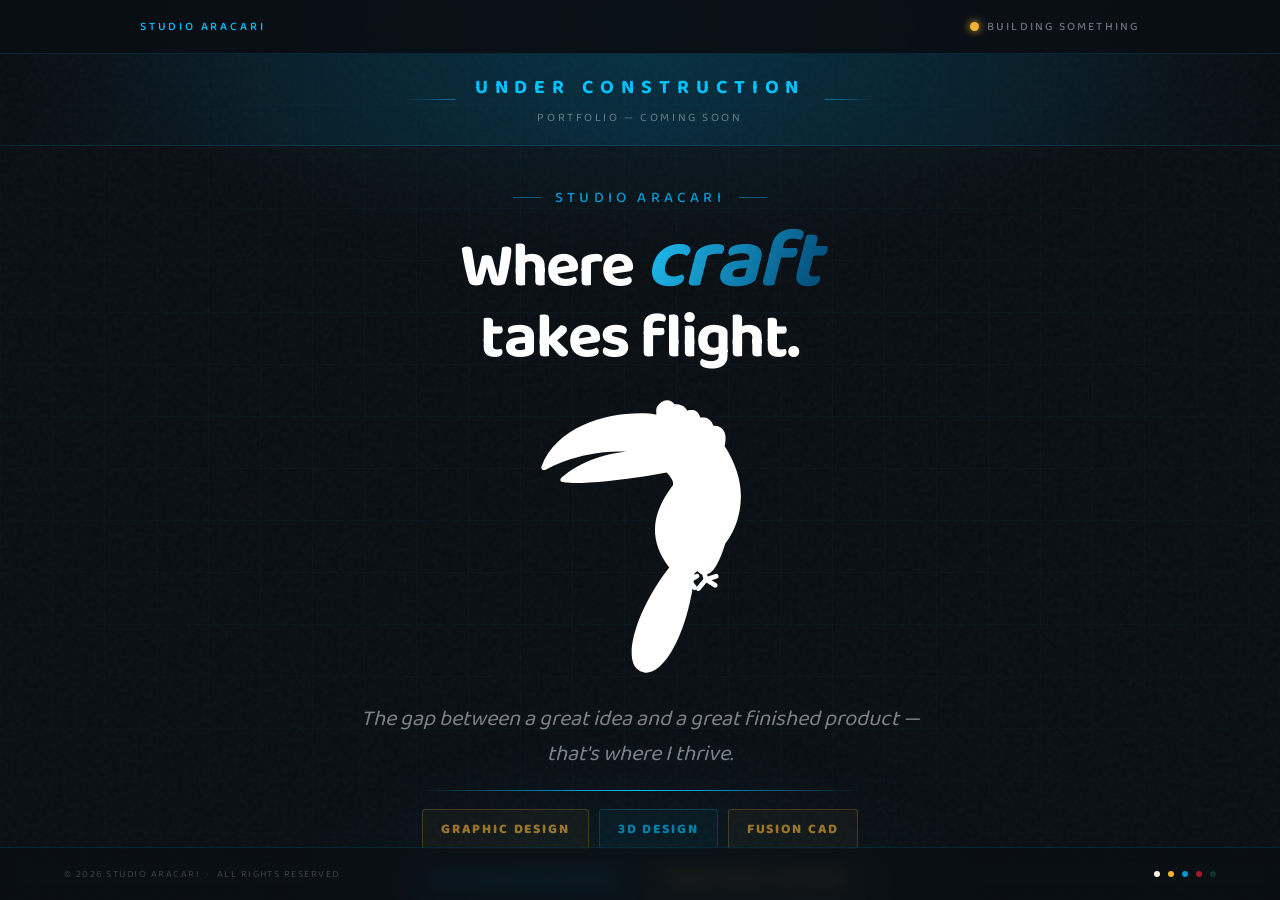
==== commit ea89574c: "fixed formatting of page" ====
--- a/index.html
+++ b/index.html
@@ -40,11 +40,11 @@
       }
 
       body {
-        min-height: 100%;
+        height: 100%;
         background: var(--bg);
         color: var(--off-white);
         font-family: "Baloo 2", cursive;
-        overflow-x: hidden;
+        overflow: hidden;
       }
 
       /* ── NOISE GRAIN ── */
@@ -124,7 +124,7 @@
           transparent
         );
         opacity: 0;
-        animation: scan 7s ease-in-out 2.5s infinite;
+        animation: scan 37s linear 2.5s infinite;
         z-index: 100;
         pointer-events: none;
       }
@@ -133,7 +133,8 @@
       .page {
         position: relative;
         z-index: 1;
-        min-height: 100vh;
+        height: 100vh;
+        overflow-y: auto;
         display: flex;
         flex-direction: column;
         align-items: center;
@@ -143,12 +144,15 @@
      TOP NAV BAR
   ════════════════════════════ */
       .topbar {
+        position: sticky;
+        top: 0;
+        z-index: 10;
         width: 100%;
         display: flex;
         align-items: center;
         justify-content: center;
         padding: 0 clamp(24px, 5vw, 72px);
-        height: 54px;
+        height: clamp(36px, 6vh, 54px);
         border-bottom: 1px solid var(--border);
         background: rgba(10, 15, 20, 0.85);
         backdrop-filter: blur(14px);
@@ -167,7 +171,7 @@
 
       .topbar-brand {
         font-family: "Baloo 2", cursive;
-        font-size: 11px;
+        font-size: clamp(8px, 1.3vh, 12px);
         font-weight: 500;
         letter-spacing: 0.24em;
         text-transform: uppercase;
@@ -177,17 +181,18 @@
       .topbar-status {
         display: flex;
         align-items: center;
-        gap: 8px;
-        font-family: "Baloo 2", cursive;
-        font-size: 10px;
+        gap: clamp(4px, 0.9vh, 8px);
+        font-family: "Baloo 2", cursive;
+        font-size: clamp(8px, 1.3vh, 12px);
+        font-weight: 500;
         letter-spacing: 0.18em;
         text-transform: uppercase;
         color: var(--muted);
       }
 
       .status-dot {
-        width: 7px;
-        height: 7px;
+        width: clamp(6px, 1vh, 9px);
+        height: clamp(6px, 1vh, 9px);
         border-radius: 50%;
         background: var(--gold);
         box-shadow: 0 0 8px var(--gold);
@@ -200,7 +205,7 @@
   ════════════════════════════ */
       .uc-banner {
         width: 100%;
-        padding: 18px 24px;
+        padding: clamp(8px, 2vh, 18px) 24px;
         text-align: center;
         background: linear-gradient(
           90deg,
@@ -218,7 +223,7 @@
       .uc-inner {
         display: inline-flex;
         align-items: center;
-        gap: 20px;
+        gap: clamp(10px, 2.2vh, 20px);
       }
 
       .uc-rule {
@@ -233,7 +238,7 @@
 
       .uc-title {
         font-family: "Baloo 2", cursive;
-        font-size: 20px;
+        font-size: clamp(12px, 2.2vh, 20px);
         font-weight: 700;
         letter-spacing: 0.35em;
         text-transform: uppercase;
@@ -243,11 +248,11 @@
       .uc-sub {
         display: block;
         font-family: "Baloo 2", cursive;
-        font-size: 12px;
+        font-size: clamp(8px, 1.3vh, 12px);
         letter-spacing: 0.22em;
         text-transform: uppercase;
         color: var(--muted);
-        margin-top: 5px;
+        margin-top: clamp(2px, 0.5vh, 5px);
         text-align: center;
       }
 
@@ -258,11 +263,12 @@
         flex: 1;
         width: 100%;
         max-width: 1100px;
-        padding: 56px clamp(24px, 5vw, 64px) 48px;
+        padding: clamp(40px, 0.5vh, 60px) clamp(24px, 5vw, 64px)
+          clamp(8px, 2vh, 48px);
         display: flex;
         flex-direction: column;
         align-items: center;
-        justify-content: center;
+        justify-content: flex-start;
         text-align: center;
       }
 
@@ -276,11 +282,11 @@
       }
 
       .hero-stack .eyebrow {
-        margin-bottom: 20px;
+        margin-bottom: clamp(2px, 1vh, 20px);
       }
 
       .hero-stack h1 {
-        margin-bottom: 32px;
+        margin-bottom: clamp(4px, 0.5vh, 20px);
       }
 
       .eyebrow {
@@ -308,7 +314,7 @@
 
       h1 {
         font-family: "Baloo 2", cursive;
-        font-size: clamp(56px, 9vw, 118px);
+        font-size: clamp(36px, min(9vw, 7vh), 118px);
         font-weight: 700;
         line-height: 1.05;
         letter-spacing: -0.025em;
@@ -330,25 +336,31 @@
       /* ── HERO BIRD — centered between headline and slogan ── */
       .hero-bird {
         display: block;
-        width: min(350px, calc(100vw - 48px));
+        width: min(385px, calc(100vw - 48px), 27.5vh);
         height: auto;
         opacity: 1;
         filter: brightness(0) invert(1);
         animation: fade-in 1.4s ease 0.5s both;
-        margin-bottom: 32px;
+        margin-bottom: clamp(4px, 0.5vh, 20px);
       }
 
       /* ── SLOGAN ── */
       .slogan {
         font-family: "Baloo 2", cursive;
-        font-size: clamp(18px, 2vw, 22px);
+        font-size: clamp(9px, 2.3vw, 22px);
         font-weight: 400;
         font-style: italic;
         color: rgba(232, 244, 251, 0.5);
-        max-width: min(660px, calc(100vw - 48px));
         line-height: 1.6;
-        margin-bottom: 44px;
+        margin-bottom: clamp(4px, 2vh, 44px);
         animation: fade-up 1s ease 0.45s both;
+        text-align: center;
+      }
+      .slogan-line {
+        display: block;
+      }
+      .slogan-line:first-child {
+        white-space: nowrap;
       }
 
       /* ── DIVIDER ── */
@@ -364,28 +376,34 @@
           transparent
         );
         opacity: 0.3;
-        margin-bottom: 44px;
+        margin-bottom: clamp(4px, 2vh, 44px);
         animation: fade-in 1.2s ease 0.5s both;
       }
 
       /* ── DISCIPLINES ── */
       .disciplines {
         display: flex;
-        flex-wrap: wrap;
+        flex-direction: column;
+        align-items: center;
+        gap: 10px;
+        margin-bottom: clamp(4px, 2vh, 52px);
+        max-width: 700px;
+      }
+      .disciplines-row {
+        display: flex;
+        gap: clamp(4px, 1.1vh, 10px);
         justify-content: center;
-        gap: 10px;
-        margin-bottom: 52px;
-        max-width: 700px;
+        flex-wrap: nowrap;
         animation: fade-up 1s ease 0.55s both;
       }
 
       .dtag {
         font-family: "Baloo 2", cursive;
-        font-size: 10px;
-        font-weight: 400;
+        font-size: clamp(8px, 1.5vh, 14px);
+        font-weight: 800;
         letter-spacing: 0.14em;
         text-transform: uppercase;
-        padding: 8px 18px;
+        padding: clamp(4px, 0.9vh, 8px) clamp(10px, 2vh, 18px);
         border-radius: 3px;
         cursor: default;
         transition: all 0.25s;
@@ -426,11 +444,11 @@
 
       .notify-label {
         font-family: "Baloo 2", cursive;
-        font-size: 10px;
+        font-size: clamp(8px, 1.5vh, 14px);
         letter-spacing: 0.22em;
         text-transform: uppercase;
         color: var(--muted);
-        margin-bottom: 14px;
+        margin-bottom: clamp(6px, 1.5vh, 14px);
       }
 
       .notify-form {
@@ -445,8 +463,8 @@
         border-right: none;
         color: var(--off-white);
         font-family: "Baloo 2", cursive;
-        font-size: 12px;
-        padding: 13px 18px;
+        font-size: clamp(8px, 1.5vh, 14px);
+        padding: clamp(6px, 1.4vh, 13px) clamp(10px, 2vh, 18px);
         outline: none;
         border-radius: 3px 0 0 3px;
         transition:
@@ -469,11 +487,11 @@
         color: var(--white);
         border: 1px solid var(--blue);
         font-family: "Baloo 2", cursive;
-        font-size: 10px;
+        font-size: clamp(8px, 1.3vh, 12px);
         font-weight: 500;
         letter-spacing: 0.2em;
         text-transform: uppercase;
-        padding: 13px 22px;
+        padding: clamp(6px, 1.4vh, 13px) clamp(12px, 2.4vh, 22px);
         cursor: pointer;
         border-radius: 0 3px 3px 0;
         transition:
@@ -491,9 +509,9 @@
 
       .form-confirm {
         display: none;
-        margin-top: 14px;
-        font-family: "Baloo 2", cursive;
-        font-size: 11px;
+        margin-top: clamp(6px, 1.5vh, 14px);
+        font-family: "Baloo 2", cursive;
+        font-size: clamp(7px, 1.2vh, 11px);
         letter-spacing: 0.14em;
         color: var(--blue-lt);
       }
@@ -502,14 +520,18 @@
      FOOTER
   ════════════════════════════ */
       .footer {
+        position: sticky;
+        bottom: 0;
+        z-index: 10;
+        flex-shrink: 0;
         width: 100%;
         border-top: 1px solid var(--border);
-        padding: 18px clamp(24px, 5vw, 64px);
+        padding: clamp(8px, 2vh, 18px) clamp(24px, 5vw, 64px);
         display: flex;
         align-items: center;
         justify-content: space-between;
         flex-wrap: wrap;
-        gap: 12px;
+        gap: clamp(6px, 1.3vh, 12px);
         background: rgba(10, 15, 20, 0.7);
         backdrop-filter: blur(8px);
         animation: fade-up 1s ease 0.75s both;
@@ -517,7 +539,7 @@
 
       .footer-copy {
         font-family: "Baloo 2", cursive;
-        font-size: 10px;
+        font-size: clamp(7px, 1.1vh, 10px);
         letter-spacing: 0.15em;
         color: rgba(232, 244, 251, 0.22);
         text-transform: uppercase;
@@ -623,15 +645,23 @@
           opacity: 0;
           top: 0;
         }
-        8% {
+        1.5% {
           opacity: 0.9;
         }
-        92% {
+        17.4% {
           opacity: 0.9;
+        }
+        18.9% {
+          opacity: 0;
+          top: 100vh;
+        }
+        19% {
+          opacity: 0;
+          top: 0;
         }
         100% {
           opacity: 0;
-          top: 100vh;
+          top: 0;
         }
       }
 
@@ -639,12 +669,33 @@
      RESPONSIVE
   ════════════════════════════ */
       @media (max-width: 700px) {
+        .topbar { height: 54px; }
+        .topbar-brand { font-size: 12px; }
+        .topbar-status { font-size: 12px; gap: 8px; }
+        .status-dot { width: 9px; height: 9px; }
+        .uc-banner { padding: 18px 24px; }
+        .uc-inner { gap: 20px; }
+        .uc-title { font-size: 20px; }
+        .uc-sub { font-size: 12px; margin-top: 5px; }
+        .dtag { font-size: 14px; padding: 8px 18px; }
+        .disciplines-row { gap: 10px; }
+        .notify-label { font-size: 14px; margin-bottom: 14px; }
+        .notify-form input { font-size: 14px; padding: 13px 18px; }
+        .notify-form button { font-size: 12px; padding: 13px 22px; }
+        .form-confirm { font-size: 11px; margin-top: 14px; }
+        .footer { padding: 18px clamp(24px, 5vw, 64px); gap: 12px; }
+        .footer-copy { font-size: 10px; }
+        .page {
+          height: auto;
+          min-height: 100vh;
+          overflow: visible;
+        }
         .hero {
-          padding-top: 20px;
-          padding-bottom: 24px;
+          padding-top: clamp(4px, 1vh, 10px);
+          padding-bottom: clamp(4px, 1vh, 10px);
         }
         .hero-bird {
-          width: min(315px, calc((100vw - 48px) * 0.9));
+          width: min(347px, calc((100vw - 48px) * 0.9));
         }
         h1 {
           font-size: clamp(44px, 13vw, 80px);
@@ -701,8 +752,10 @@
           />
 
           <p class="slogan">
-            The gap between a great idea and a great finished product —<br />that's
-            where I thrive.
+            <span class="slogan-line"
+              >The gap between a great idea and a great finished product —</span
+            >
+            <span class="slogan-line">that's where I thrive.</span>
           </p>
         </div>
 
@@ -710,11 +763,15 @@
 
         <!-- DISCIPLINES -->
         <div class="disciplines">
-          <span class="dtag dtag-blue">Graphic Design</span>
-          <span class="dtag dtag-blue">3D Design</span>
-          <span class="dtag dtag-gold">Fusion CAD</span>
-          <span class="dtag dtag-blue">Flutter Development</span>
-          <span class="dtag dtag-gold">Traditional Artwork</span>
+          <div class="disciplines-row">
+            <span class="dtag dtag-gold">Graphic Design</span>
+            <span class="dtag dtag-blue">3D Design</span>
+            <span class="dtag dtag-gold">Fusion CAD</span>
+          </div>
+          <div class="disciplines-row">
+            <span class="dtag dtag-blue">Flutter Development</span>
+            <span class="dtag dtag-gold">Traditional Artwork</span>
+          </div>
         </div>
 
         <!-- NOTIFY -->
@@ -746,6 +803,14 @@
     </div>
 
     <script>
+      const page = document.querySelector(".page");
+      function updateScroll() {
+        page.style.overflowY =
+          page.scrollHeight > page.clientHeight ? "auto" : "hidden";
+      }
+      new ResizeObserver(updateScroll).observe(page);
+      updateScroll();
+
       function handleSubmit(e) {
         e.preventDefault();
         const confirm = document.getElementById("confirm");
